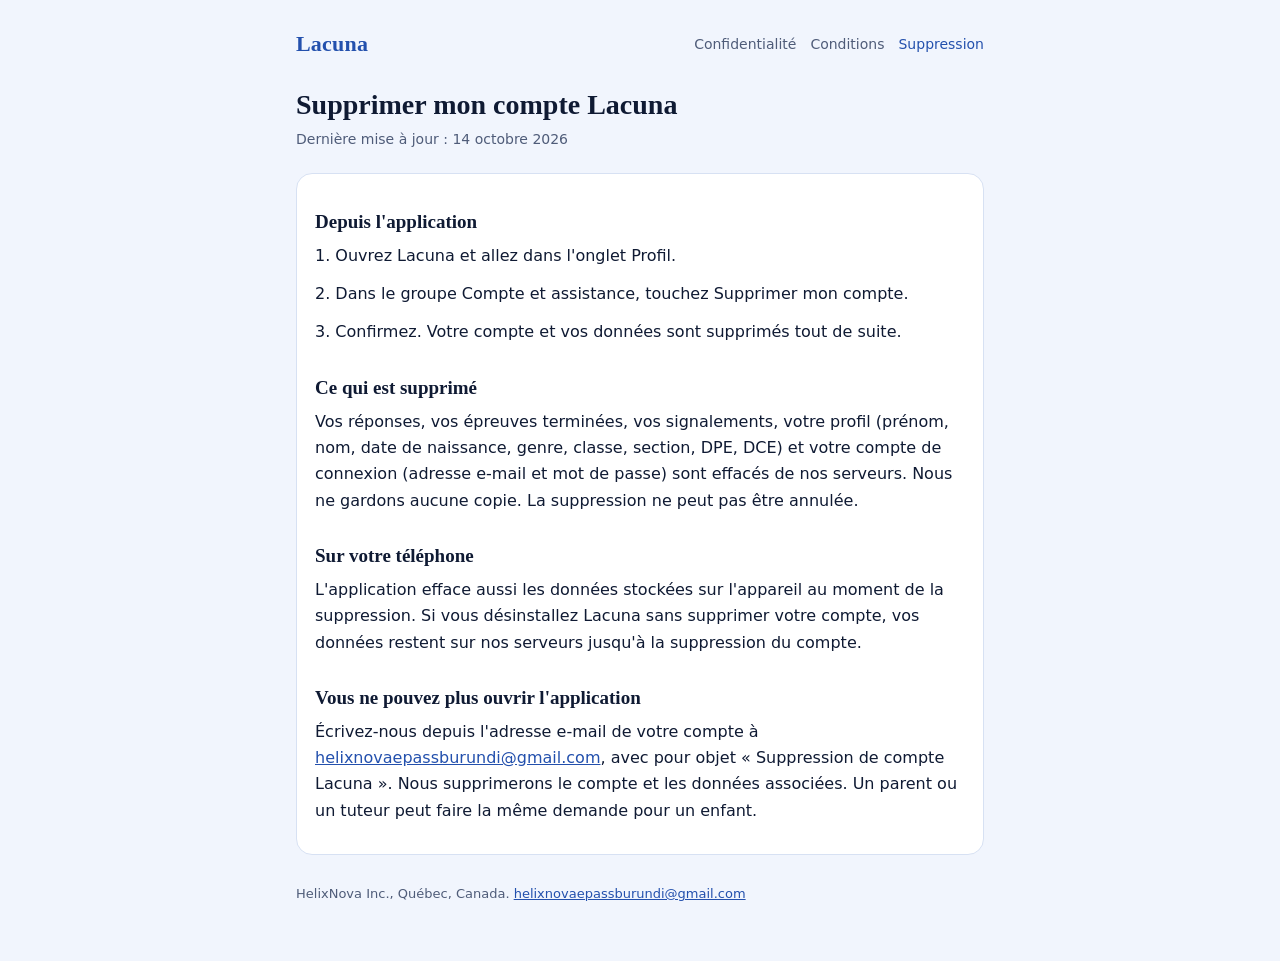
==== delete-account.html @ 1d3e48a1 "Lacuna legal pages" ====
<!doctype html>
<html lang="fr">
<head>
<meta charset="utf-8">
<meta name="viewport" content="width=device-width,initial-scale=1">
<meta name="robots" content="index,follow">
<title>Supprimer mon compte Lacuna - Lacuna</title>
<script>
(function(){
  var d=document.documentElement,q=new URLSearchParams(location.search);
  if(q.get("app")==="1")d.className="app";
  var t=q.get("theme");
  if(t==="dark"||t==="light")d.setAttribute("data-theme",t);
})();
</script>
<link rel="stylesheet" href="style.css">
</head>
<body>
<div class="wrap">
<header class="site"><a class="brand" href="index.html">Lacuna</a><nav><a href="privacy.html">Confidentialité</a><a href="terms.html">Conditions</a><a href="delete-account.html" aria-current="page">Suppression</a></nav></header>
<main>
<h1>Supprimer mon compte Lacuna</h1>
<p class="updated">Dernière mise à jour : 14 octobre 2026</p>
<div class="card"><h2>Depuis l&#x27;application</h2>
<p>1. Ouvrez Lacuna et allez dans l&#x27;onglet Profil.</p>
<p>2. Dans le groupe Compte et assistance, touchez Supprimer mon compte.</p>
<p>3. Confirmez. Votre compte et vos données sont supprimés tout de suite.</p>
<h2>Ce qui est supprimé</h2>
<p>Vos réponses, vos épreuves terminées, vos signalements, votre profil (prénom, nom, date de naissance, genre, classe, section, DPE, DCE) et votre compte de connexion (adresse e-mail et mot de passe) sont effacés de nos serveurs. Nous ne gardons aucune copie. La suppression ne peut pas être annulée.</p>
<h2>Sur votre téléphone</h2>
<p>L&#x27;application efface aussi les données stockées sur l&#x27;appareil au moment de la suppression. Si vous désinstallez Lacuna sans supprimer votre compte, vos données restent sur nos serveurs jusqu&#x27;à la suppression du compte.</p>
<h2>Vous ne pouvez plus ouvrir l&#x27;application</h2>
<p>Écrivez-nous depuis l&#x27;adresse e-mail de votre compte à <a href="mailto:helixnovaepassburundi@gmail.com">helixnovaepassburundi@gmail.com</a>, avec pour objet « Suppression de compte Lacuna ». Nous supprimerons le compte et les données associées. Un parent ou un tuteur peut faire la même demande pour un enfant.</p></div>
</main>
<footer>HelixNova Inc., Québec, Canada. <a href="mailto:helixnovaepassburundi@gmail.com">helixnovaepassburundi@gmail.com</a></footer>
</div>
</body>
</html>
---- style.css ----
:root{--bg:#F1F5FD;--surface:#fff;--ink:#0F1A33;--muted:#4F5C79;--primary:#2350AD;--soft:#DCE7FB;--border:#D7E1F3}
@media (prefers-color-scheme:dark){:root:not([data-theme=light]){--bg:#000;--surface:#0C0C0F;--ink:#F3F5FA;--muted:#A9AEBD;--primary:#5F8FF2;--soft:#0D1B3D;--border:#27272F}}
:root[data-theme=dark]{--bg:#000;--surface:#0C0C0F;--ink:#F3F5FA;--muted:#A9AEBD;--primary:#5F8FF2;--soft:#0D1B3D;--border:#27272F}
*{box-sizing:border-box}
html{-webkit-text-size-adjust:100%;background:var(--bg);color-scheme:light dark}
html[data-theme=light]{color-scheme:light}
html[data-theme=dark]{color-scheme:dark}
body{margin:0;background:var(--bg);color:var(--ink);font:16px/1.65 system-ui,-apple-system,"Segoe UI",Roboto,sans-serif}
.wrap{max-width:720px;margin:0 auto;padding:20px 16px 56px}
header.site{display:flex;flex-wrap:wrap;align-items:center;justify-content:space-between;gap:12px;padding:6px 0 18px}
.brand{font-family:Georgia,"Times New Roman",serif;font-weight:700;font-size:22px;color:var(--primary);text-decoration:none;letter-spacing:.2px}
nav a{color:var(--muted);text-decoration:none;font-size:14px;margin-left:14px}
nav a:hover,nav a[aria-current]{color:var(--primary)}
h1{font-family:Georgia,"Times New Roman",serif;font-size:28px;line-height:1.2;margin:8px 0 6px}
h2{font-family:Georgia,"Times New Roman",serif;font-size:19px;line-height:1.3;margin:30px 0 8px}
.updated{color:var(--muted);font-size:14px;margin:0 0 22px}
p{margin:0 0 12px}
a{color:var(--primary)}
.card{background:var(--surface);border:1px solid var(--border);border-radius:16px;padding:6px 18px 18px}
.steps{padding-left:22px}
.steps li{margin:8px 0}
.note{background:var(--soft);border-radius:12px;padding:12px 14px;margin:18px 0}
footer{color:var(--muted);font-size:13px;margin-top:28px}
html.app header.site,html.app footer{display:none}
html.app .wrap{padding-top:8px}
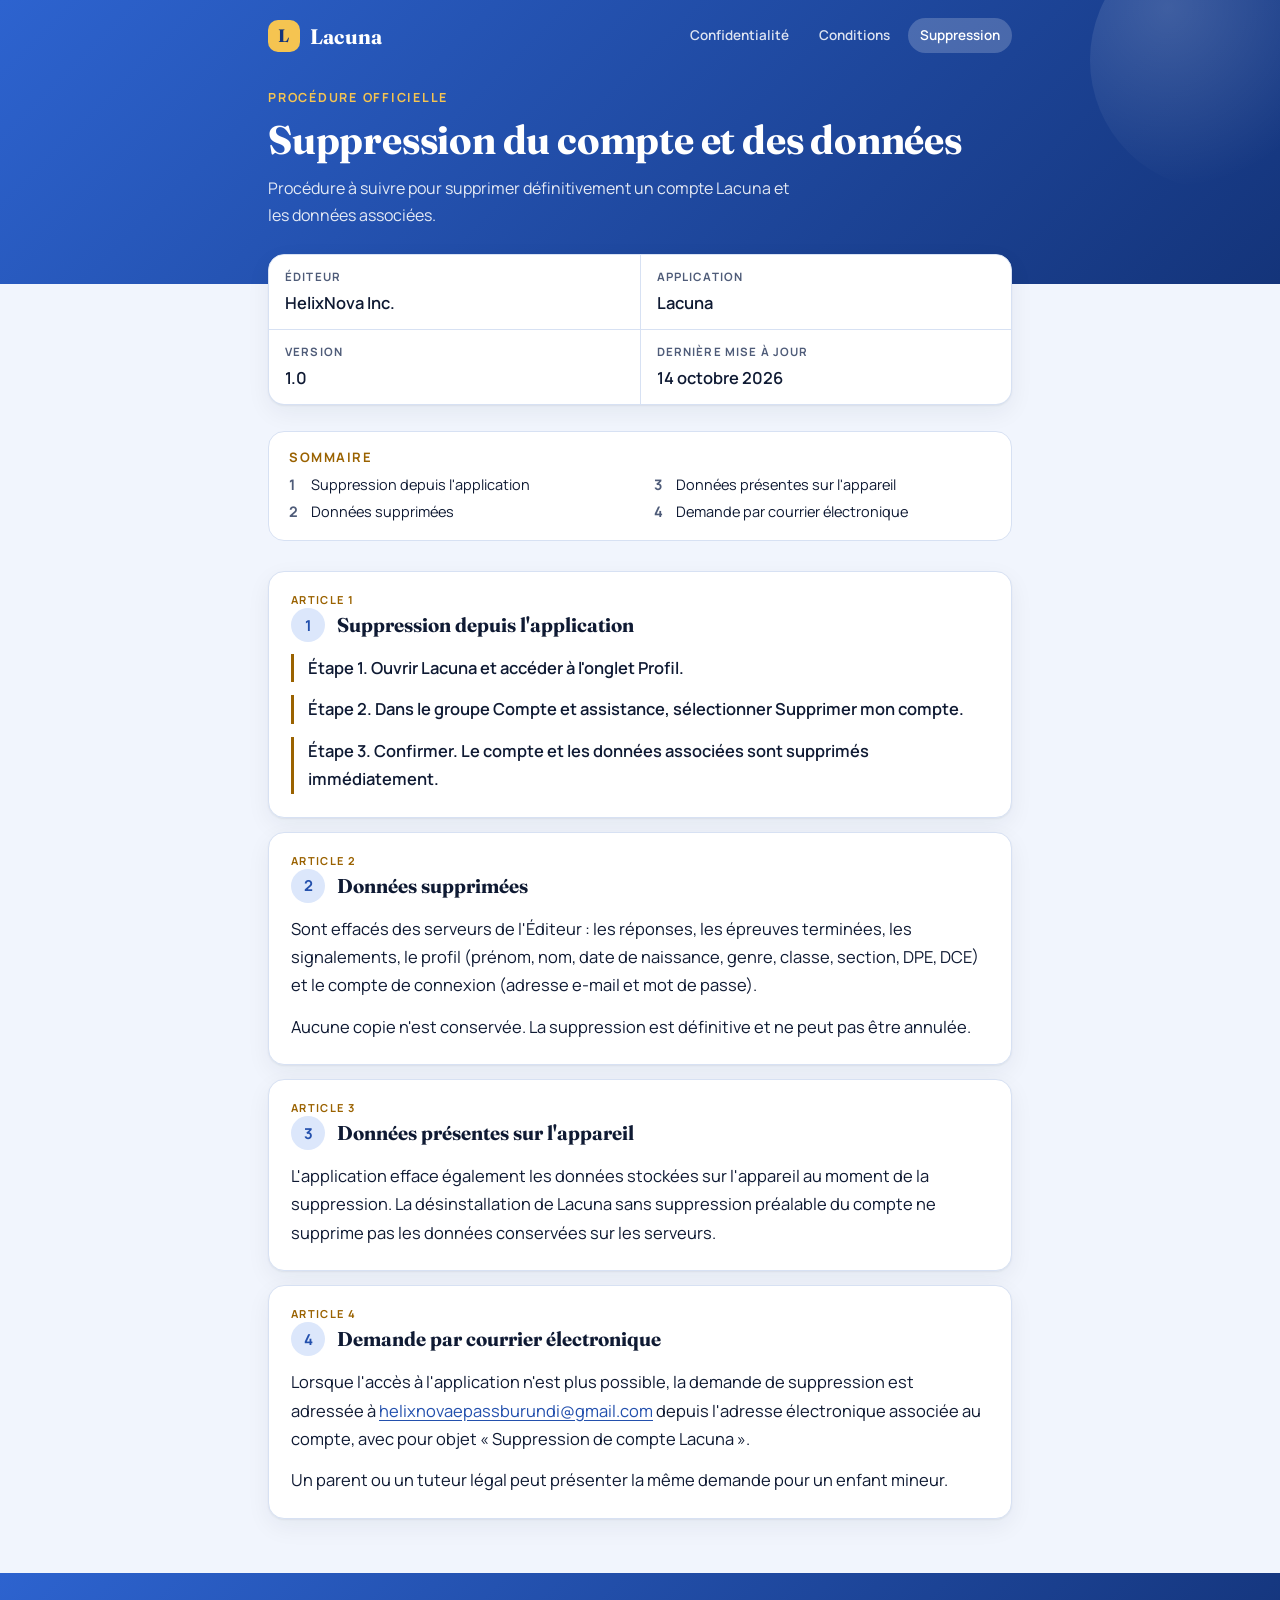
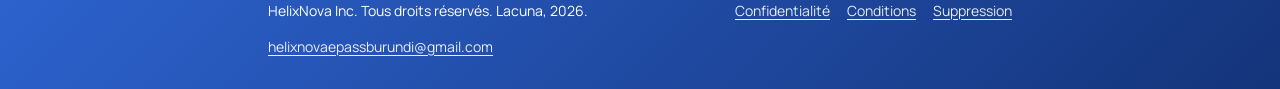
==== commit 92d702cc: "Redesign legal pages" ====
--- a/delete-account.html
+++ b/delete-account.html
@@ -4,7 +4,7 @@
 <meta charset="utf-8">
 <meta name="viewport" content="width=device-width,initial-scale=1">
 <meta name="robots" content="index,follow">
-<title>Supprimer mon compte Lacuna - Lacuna</title>
+<meta name="description" content="Procédure à suivre pour supprimer définitivement un compte Lacuna et les données associées.">
 <script>
 (function(){
   var d=document.documentElement,q=new URLSearchParams(location.search);
@@ -13,26 +13,27 @@
   if(t==="dark"||t==="light")d.setAttribute("data-theme",t);
 })();
 </script>
+<title>Suppression du compte et des données | Lacuna</title>
+<link rel="preload" href="fonts/manrope-400.woff2" as="font" type="font/woff2" crossorigin>
 <link rel="stylesheet" href="style.css">
 </head>
 <body>
-<div class="wrap">
-<header class="site"><a class="brand" href="index.html">Lacuna</a><nav><a href="privacy.html">Confidentialité</a><a href="terms.html">Conditions</a><a href="delete-account.html" aria-current="page">Suppression</a></nav></header>
-<main>
-<h1>Supprimer mon compte Lacuna</h1>
-<p class="updated">Dernière mise à jour : 14 octobre 2026</p>
-<div class="card"><h2>Depuis l&#x27;application</h2>
-<p>1. Ouvrez Lacuna et allez dans l&#x27;onglet Profil.</p>
-<p>2. Dans le groupe Compte et assistance, touchez Supprimer mon compte.</p>
-<p>3. Confirmez. Votre compte et vos données sont supprimés tout de suite.</p>
-<h2>Ce qui est supprimé</h2>
-<p>Vos réponses, vos épreuves terminées, vos signalements, votre profil (prénom, nom, date de naissance, genre, classe, section, DPE, DCE) et votre compte de connexion (adresse e-mail et mot de passe) sont effacés de nos serveurs. Nous ne gardons aucune copie. La suppression ne peut pas être annulée.</p>
-<h2>Sur votre téléphone</h2>
-<p>L&#x27;application efface aussi les données stockées sur l&#x27;appareil au moment de la suppression. Si vous désinstallez Lacuna sans supprimer votre compte, vos données restent sur nos serveurs jusqu&#x27;à la suppression du compte.</p>
-<h2>Vous ne pouvez plus ouvrir l&#x27;application</h2>
-<p>Écrivez-nous depuis l&#x27;adresse e-mail de votre compte à <a href="mailto:helixnovaepassburundi@gmail.com">helixnovaepassburundi@gmail.com</a>, avec pour objet « Suppression de compte Lacuna ». Nous supprimerons le compte et les données associées. Un parent ou un tuteur peut faire la même demande pour un enfant.</p></div>
+<header class="hero"><div class="wrap">
+<div class="topbar"><a class="brand" href="index.html"><span class="mark">L</span>Lacuna</a><nav><a href="privacy.html">Confidentialité</a><a href="terms.html">Conditions</a><a href="delete-account.html" aria-current="page">Suppression</a></nav></div>
+<p class="eyebrow">Procédure officielle</p>
+<h1>Suppression du compte et des données</h1>
+<p class="lead">Procédure à suivre pour supprimer définitivement un compte Lacuna et les données associées.</p>
+</div></header>
+<main class="wrap">
+<dl class="meta"><div><dt>Éditeur</dt><dd>HelixNova Inc.</dd></div><div><dt>Application</dt><dd>Lacuna</dd></div><div><dt>Version</dt><dd>1.0</dd></div><div><dt>Dernière mise à jour</dt><dd>14 octobre 2026</dd></div></dl><nav class="toc" aria-label="Sommaire"><h2>Sommaire</h2><ol><li><a href="#a1">Suppression depuis l&#x27;application</a></li><li><a href="#a2">Données supprimées</a></li><li><a href="#a3">Données présentes sur l&#x27;appareil</a></li><li><a href="#a4">Demande par courrier électronique</a></li></ol></nav><section class="art" id="a1"><span class="lbl">Article 1</span><h2><span class="num">1</span><span>Suppression depuis l&#x27;application</span></h2><p class="step">Étape 1. Ouvrir Lacuna et accéder à l&#x27;onglet Profil.</p><p class="step">Étape 2. Dans le groupe Compte et assistance, sélectionner Supprimer mon compte.</p><p class="step">Étape 3. Confirmer. Le compte et les données associées sont supprimés immédiatement.</p></section>
+<section class="art" id="a2"><span class="lbl">Article 2</span><h2><span class="num">2</span><span>Données supprimées</span></h2><p>Sont effacés des serveurs de l&#x27;Éditeur : les réponses, les épreuves terminées, les signalements, le profil (prénom, nom, date de naissance, genre, classe, section, DPE, DCE) et le compte de connexion (adresse e-mail et mot de passe).</p><p>Aucune copie n&#x27;est conservée. La suppression est définitive et ne peut pas être annulée.</p></section>
+<section class="art" id="a3"><span class="lbl">Article 3</span><h2><span class="num">3</span><span>Données présentes sur l&#x27;appareil</span></h2><p>L&#x27;application efface également les données stockées sur l&#x27;appareil au moment de la suppression. La désinstallation de Lacuna sans suppression préalable du compte ne supprime pas les données conservées sur les serveurs.</p></section>
+<section class="art" id="a4"><span class="lbl">Article 4</span><h2><span class="num">4</span><span>Demande par courrier électronique</span></h2><p>Lorsque l&#x27;accès à l&#x27;application n&#x27;est plus possible, la demande de suppression est adressée à <a href="mailto:helixnovaepassburundi@gmail.com">helixnovaepassburundi@gmail.com</a> depuis l&#x27;adresse électronique associée au compte, avec pour objet « Suppression de compte Lacuna ».</p><p>Un parent ou un tuteur légal peut présenter la même demande pour un enfant mineur.</p></section>
 </main>
-<footer>HelixNova Inc., Québec, Canada. <a href="mailto:helixnovaepassburundi@gmail.com">helixnovaepassburundi@gmail.com</a></footer>
-</div>
+<footer><div class="wrap">
+<p>HelixNova Inc. Tous droits réservés. Lacuna, 2026.</p>
+<p><a href="privacy.html">Confidentialité</a> <a href="terms.html">Conditions</a> <a href="delete-account.html">Suppression</a></p>
+<p><a href="mailto:helixnovaepassburundi@gmail.com">helixnovaepassburundi@gmail.com</a></p>
+</div></footer>
 </body>
 </html>
--- a/style.css
+++ b/style.css
@@ -1,25 +1,87 @@
-:root{--bg:#F1F5FD;--surface:#fff;--ink:#0F1A33;--muted:#4F5C79;--primary:#2350AD;--soft:#DCE7FB;--border:#D7E1F3}
-@media (prefers-color-scheme:dark){:root:not([data-theme=light]){--bg:#000;--surface:#0C0C0F;--ink:#F3F5FA;--muted:#A9AEBD;--primary:#5F8FF2;--soft:#0D1B3D;--border:#27272F}}
-:root[data-theme=dark]{--bg:#000;--surface:#0C0C0F;--ink:#F3F5FA;--muted:#A9AEBD;--primary:#5F8FF2;--soft:#0D1B3D;--border:#27272F}
+@font-face{font-family:"Fraunces";font-weight:600;font-style:normal;font-display:swap;src:url(fonts/fraunces-600.woff2) format("woff2")}
+@font-face{font-family:"Fraunces";font-weight:700;font-style:normal;font-display:swap;src:url(fonts/fraunces-700.woff2) format("woff2")}
+@font-face{font-family:"Manrope";font-weight:400;font-style:normal;font-display:swap;src:url(fonts/manrope-400.woff2) format("woff2")}
+@font-face{font-family:"Manrope";font-weight:600;font-style:normal;font-display:swap;src:url(fonts/manrope-600.woff2) format("woff2")}
+@font-face{font-family:"Manrope";font-weight:700;font-style:normal;font-display:swap;src:url(fonts/manrope-700.woff2) format("woff2")}
+
+:root{
+  --bg:#F1F5FD;--surface:#FFFFFF;--ink:#0F1A33;--muted:#4F5C79;
+  --primary:#2350AD;--soft:#DCE7FB;--border:#D7E1F3;--gold:#9A6200;--goldsoft:#FAEFD3;
+  --g1:#2D63CF;--g2:#14347A;--shadow:0 1px 2px rgba(15,26,51,.06),0 8px 24px rgba(15,26,51,.06);
+}
+@media (prefers-color-scheme:dark){:root:not([data-theme=light]){
+  --bg:#000;--surface:#0C0C0F;--ink:#F3F5FA;--muted:#A9AEBD;
+  --primary:#7FA5F7;--soft:#0D1B3D;--border:#27272F;--gold:#F5C451;--goldsoft:#2A210B;
+  --g1:#1B3F8F;--g2:#0B1E4A;--shadow:none}}
+:root[data-theme=dark]{
+  --bg:#000;--surface:#0C0C0F;--ink:#F3F5FA;--muted:#A9AEBD;
+  --primary:#7FA5F7;--soft:#0D1B3D;--border:#27272F;--gold:#F5C451;--goldsoft:#2A210B;
+  --g1:#1B3F8F;--g2:#0B1E4A;--shadow:none}
+
 *{box-sizing:border-box}
-html{-webkit-text-size-adjust:100%;background:var(--bg);color-scheme:light dark}
+html{-webkit-text-size-adjust:100%;background:var(--bg);color-scheme:light dark;scroll-behavior:smooth}
 html[data-theme=light]{color-scheme:light}
 html[data-theme=dark]{color-scheme:dark}
-body{margin:0;background:var(--bg);color:var(--ink);font:16px/1.65 system-ui,-apple-system,"Segoe UI",Roboto,sans-serif}
-.wrap{max-width:720px;margin:0 auto;padding:20px 16px 56px}
-header.site{display:flex;flex-wrap:wrap;align-items:center;justify-content:space-between;gap:12px;padding:6px 0 18px}
-.brand{font-family:Georgia,"Times New Roman",serif;font-weight:700;font-size:22px;color:var(--primary);text-decoration:none;letter-spacing:.2px}
-nav a{color:var(--muted);text-decoration:none;font-size:14px;margin-left:14px}
-nav a:hover,nav a[aria-current]{color:var(--primary)}
-h1{font-family:Georgia,"Times New Roman",serif;font-size:28px;line-height:1.2;margin:8px 0 6px}
-h2{font-family:Georgia,"Times New Roman",serif;font-size:19px;line-height:1.3;margin:30px 0 8px}
-.updated{color:var(--muted);font-size:14px;margin:0 0 22px}
-p{margin:0 0 12px}
-a{color:var(--primary)}
-.card{background:var(--surface);border:1px solid var(--border);border-radius:16px;padding:6px 18px 18px}
-.steps{padding-left:22px}
-.steps li{margin:8px 0}
-.note{background:var(--soft);border-radius:12px;padding:12px 14px;margin:18px 0}
-footer{color:var(--muted);font-size:13px;margin-top:28px}
-html.app header.site,html.app footer{display:none}
-html.app .wrap{padding-top:8px}
+body{margin:0;background:var(--bg);color:var(--ink);font:400 16.5px/1.72 "Manrope",system-ui,-apple-system,"Segoe UI",Roboto,sans-serif;
+  -webkit-font-smoothing:antialiased}
+.wrap{max-width:780px;margin:0 auto;padding:0 18px}
+a{color:var(--primary);text-underline-offset:3px}
+
+/* hero */
+.hero{background:linear-gradient(135deg,var(--g1),var(--g2));color:#fff;padding:18px 0 54px;position:relative;overflow:hidden}
+.hero:after{content:"";position:absolute;right:-70px;top:-70px;width:260px;height:260px;border-radius:50%;
+  background:radial-gradient(circle at 30% 30%,rgba(255,255,255,.16),rgba(255,255,255,0) 70%)}
+.topbar{display:flex;align-items:center;justify-content:space-between;flex-wrap:wrap;gap:10px;position:relative;z-index:1}
+.brand{display:inline-flex;align-items:center;gap:10px;color:#fff;text-decoration:none;font:700 21px "Fraunces",Georgia,serif;letter-spacing:.2px}
+.mark{display:inline-grid;place-items:center;width:32px;height:32px;border-radius:10px;background:#F5C451;color:#14347A;font:700 18px "Fraunces",Georgia,serif}
+.topbar nav{display:flex;gap:6px;flex-wrap:wrap}
+.topbar nav a{color:#fff;opacity:.85;text-decoration:none;font-weight:600;font-size:13.5px;padding:6px 12px;border-radius:999px}
+.topbar nav a:hover{opacity:1;background:rgba(255,255,255,.14)}
+.topbar nav a[aria-current]{opacity:1;background:rgba(255,255,255,.2)}
+.eyebrow{margin:34px 0 8px;font-weight:700;font-size:12.5px;letter-spacing:.14em;text-transform:uppercase;color:#F5C451;position:relative;z-index:1}
+.hero h1{margin:0;font:700 clamp(28px,6.4vw,40px)/1.15 "Fraunces",Georgia,serif;letter-spacing:-.2px;position:relative;z-index:1}
+.lead{margin:12px 0 0;max-width:34em;font-size:16px;opacity:.88;position:relative;z-index:1}
+
+/* document sheet */
+main.wrap{position:relative;margin-top:-30px;padding-bottom:40px}
+.meta{display:grid;grid-template-columns:repeat(2,1fr);gap:1px;margin:0 0 26px;background:var(--border);border:1px solid var(--border);border-radius:16px;overflow:hidden;box-shadow:var(--shadow)}
+.meta div{background:var(--surface);padding:12px 16px}
+.meta dt{font-size:11.5px;font-weight:700;letter-spacing:.1em;text-transform:uppercase;color:var(--muted)}
+.meta dd{margin:2px 0 0;font-weight:600;word-break:break-word}
+@media (max-width:340px){.meta{grid-template-columns:1fr}}
+
+.toc{background:var(--surface);border:1px solid var(--border);border-radius:16px;padding:16px 20px 12px;margin-bottom:30px}
+.toc h2{margin:0 0 8px;font:700 13px "Manrope",sans-serif;letter-spacing:.12em;text-transform:uppercase;color:var(--gold)}
+.toc ol{margin:0;padding:0;list-style:none;columns:2;column-gap:28px;counter-reset:t}
+@media (max-width:620px){.toc ol{columns:1}}
+.toc li{counter-increment:t;break-inside:avoid;margin:0 0 6px;font-size:14.5px;line-height:1.45}
+.toc li:before{content:counter(t);display:inline-block;min-width:22px;color:var(--muted);font-weight:700}
+.toc a{text-decoration:none;color:var(--ink)}
+.toc a:hover{color:var(--primary);text-decoration:underline}
+
+.art{background:var(--surface);border:1px solid var(--border);border-radius:16px;padding:20px 22px 10px;margin:0 0 14px;box-shadow:var(--shadow);scroll-margin-top:14px}
+.art h2{display:flex;align-items:center;gap:12px;margin:0 0 12px;font:700 20px/1.3 "Fraunces",Georgia,serif;color:var(--ink)}
+.num{flex:none;display:inline-grid;place-items:center;width:34px;height:34px;border-radius:50%;background:var(--soft);color:var(--primary);font:700 15px "Manrope",sans-serif}
+.lbl{display:block;font:700 11px "Manrope",sans-serif;letter-spacing:.12em;text-transform:uppercase;color:var(--gold);margin:0 0 1px}
+.art p{margin:0 0 13px}
+.step{border-left:3px solid var(--gold);padding-left:14px;font-weight:600}
+
+/* cards on the index page */
+.cards{display:grid;gap:14px;grid-template-columns:1fr}
+.card{display:block;text-decoration:none;color:var(--ink);background:var(--surface);border:1px solid var(--border);border-radius:16px;padding:18px 20px;box-shadow:var(--shadow)}
+.card:hover{border-color:var(--primary)}
+.card b{display:block;font:700 19px "Fraunces",Georgia,serif;margin-bottom:4px}
+.card span{color:var(--muted);font-size:15px}
+.card em{display:block;margin-top:10px;font-style:normal;font-weight:700;font-size:14px;color:var(--primary)}
+
+footer{background:linear-gradient(135deg,var(--g1),var(--g2));color:#fff;padding:26px 0 30px;font-size:14px}
+footer .wrap{display:flex;flex-wrap:wrap;gap:12px 28px;justify-content:space-between}
+footer a{color:#fff;opacity:.9;margin-right:14px}
+footer p a:last-child{margin-right:0}
+footer p{margin:0}
+
+/* inside the app: the app already shows its own header */
+html.app .hero,html.app footer{display:none}
+html.app main.wrap{margin-top:0;padding-top:16px}
+
+@media print{.hero,footer,.toc{display:none}.art{box-shadow:none;break-inside:avoid}body{background:#fff;color:#000}}
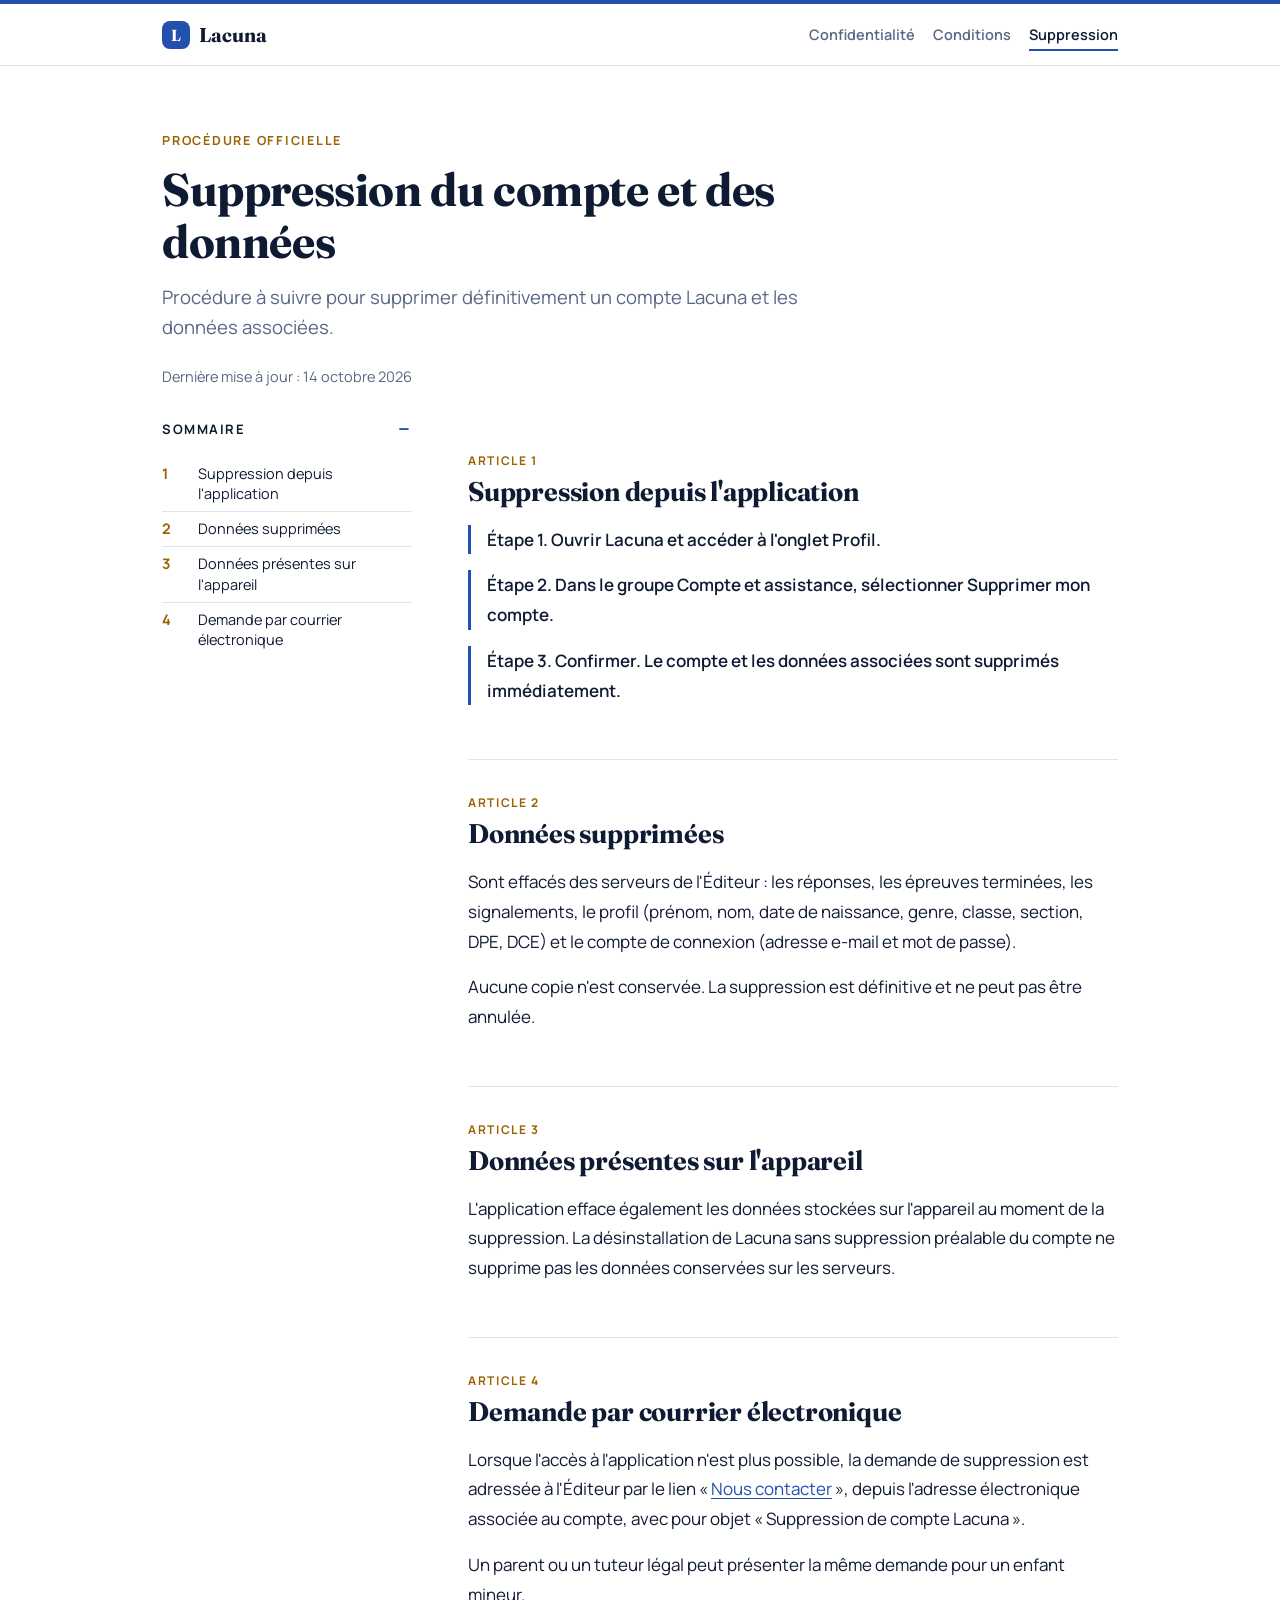
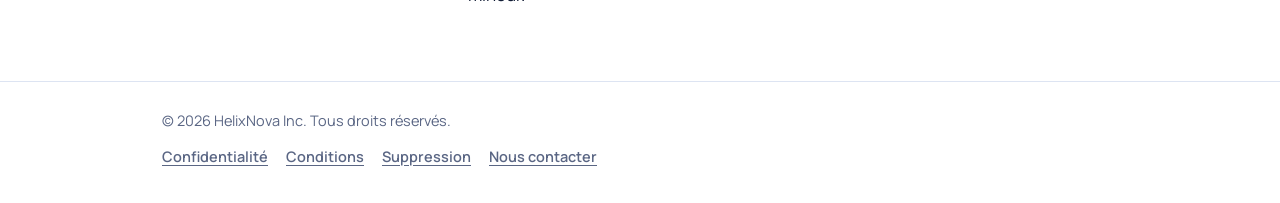
==== commit 133ec532: "Redesign legal pages" ====
--- a/delete-account.html
+++ b/delete-account.html
@@ -18,22 +18,32 @@
 <link rel="stylesheet" href="style.css">
 </head>
 <body>
-<header class="hero"><div class="wrap">
-<div class="topbar"><a class="brand" href="index.html"><span class="mark">L</span>Lacuna</a><nav><a href="privacy.html">Confidentialité</a><a href="terms.html">Conditions</a><a href="delete-account.html" aria-current="page">Suppression</a></nav></div>
+<header class="top"><div class="wrap">
+<a class="brand" href="index.html"><span class="mark">L</span>Lacuna</a><nav><a href="privacy.html">Confidentialité</a><a href="terms.html">Conditions</a><a href="delete-account.html" aria-current="page">Suppression</a></nav>
+</div></header>
+<main class="wrap"><div class="page">
+<div class="title">
 <p class="eyebrow">Procédure officielle</p>
 <h1>Suppression du compte et des données</h1>
 <p class="lead">Procédure à suivre pour supprimer définitivement un compte Lacuna et les données associées.</p>
-</div></header>
-<main class="wrap">
-<dl class="meta"><div><dt>Éditeur</dt><dd>HelixNova Inc.</dd></div><div><dt>Application</dt><dd>Lacuna</dd></div><div><dt>Version</dt><dd>1.0</dd></div><div><dt>Dernière mise à jour</dt><dd>14 octobre 2026</dd></div></dl><nav class="toc" aria-label="Sommaire"><h2>Sommaire</h2><ol><li><a href="#a1">Suppression depuis l&#x27;application</a></li><li><a href="#a2">Données supprimées</a></li><li><a href="#a3">Données présentes sur l&#x27;appareil</a></li><li><a href="#a4">Demande par courrier électronique</a></li></ol></nav><section class="art" id="a1"><span class="lbl">Article 1</span><h2><span class="num">1</span><span>Suppression depuis l&#x27;application</span></h2><p class="step">Étape 1. Ouvrir Lacuna et accéder à l&#x27;onglet Profil.</p><p class="step">Étape 2. Dans le groupe Compte et assistance, sélectionner Supprimer mon compte.</p><p class="step">Étape 3. Confirmer. Le compte et les données associées sont supprimés immédiatement.</p></section>
-<section class="art" id="a2"><span class="lbl">Article 2</span><h2><span class="num">2</span><span>Données supprimées</span></h2><p>Sont effacés des serveurs de l&#x27;Éditeur : les réponses, les épreuves terminées, les signalements, le profil (prénom, nom, date de naissance, genre, classe, section, DPE, DCE) et le compte de connexion (adresse e-mail et mot de passe).</p><p>Aucune copie n&#x27;est conservée. La suppression est définitive et ne peut pas être annulée.</p></section>
-<section class="art" id="a3"><span class="lbl">Article 3</span><h2><span class="num">3</span><span>Données présentes sur l&#x27;appareil</span></h2><p>L&#x27;application efface également les données stockées sur l&#x27;appareil au moment de la suppression. La désinstallation de Lacuna sans suppression préalable du compte ne supprime pas les données conservées sur les serveurs.</p></section>
-<section class="art" id="a4"><span class="lbl">Article 4</span><h2><span class="num">4</span><span>Demande par courrier électronique</span></h2><p>Lorsque l&#x27;accès à l&#x27;application n&#x27;est plus possible, la demande de suppression est adressée à <a href="mailto:helixnovaepassburundi@gmail.com">helixnovaepassburundi@gmail.com</a> depuis l&#x27;adresse électronique associée au compte, avec pour objet « Suppression de compte Lacuna ».</p><p>Un parent ou un tuteur légal peut présenter la même demande pour un enfant mineur.</p></section>
-</main>
+<p class="updated">Dernière mise à jour : 14 octobre 2026</p>
+</div>
+<details class="toc"><summary>Sommaire</summary><ol><li><a href="#a1">Suppression depuis l&#x27;application</a></li><li><a href="#a2">Données supprimées</a></li><li><a href="#a3">Données présentes sur l&#x27;appareil</a></li><li><a href="#a4">Demande par courrier électronique</a></li></ol></details><article><section id="a1"><h2><span class="n">Article 1</span>Suppression depuis l&#x27;application</h2><p class="step">Étape 1. Ouvrir Lacuna et accéder à l&#x27;onglet Profil.</p><p class="step">Étape 2. Dans le groupe Compte et assistance, sélectionner Supprimer mon compte.</p><p class="step">Étape 3. Confirmer. Le compte et les données associées sont supprimés immédiatement.</p></section>
+<section id="a2"><h2><span class="n">Article 2</span>Données supprimées</h2><p>Sont effacés des serveurs de l&#x27;Éditeur : les réponses, les épreuves terminées, les signalements, le profil (prénom, nom, date de naissance, genre, classe, section, DPE, DCE) et le compte de connexion (adresse e-mail et mot de passe).</p><p>Aucune copie n&#x27;est conservée. La suppression est définitive et ne peut pas être annulée.</p></section>
+<section id="a3"><h2><span class="n">Article 3</span>Données présentes sur l&#x27;appareil</h2><p>L&#x27;application efface également les données stockées sur l&#x27;appareil au moment de la suppression. La désinstallation de Lacuna sans suppression préalable du compte ne supprime pas les données conservées sur les serveurs.</p></section>
+<section id="a4"><h2><span class="n">Article 4</span>Demande par courrier électronique</h2><p>Lorsque l&#x27;accès à l&#x27;application n&#x27;est plus possible, la demande de suppression est adressée à l&#x27;Éditeur par le lien « <a href="mailto:helixnovaepassburundi@gmail.com?subject=Lacuna">Nous contacter</a> », depuis l&#x27;adresse électronique associée au compte, avec pour objet « Suppression de compte Lacuna ».</p><p>Un parent ou un tuteur légal peut présenter la même demande pour un enfant mineur.</p></section></article>
+</div></main>
 <footer><div class="wrap">
-<p>HelixNova Inc. Tous droits réservés. Lacuna, 2026.</p>
-<p><a href="privacy.html">Confidentialité</a> <a href="terms.html">Conditions</a> <a href="delete-account.html">Suppression</a></p>
-<p><a href="mailto:helixnovaepassburundi@gmail.com">helixnovaepassburundi@gmail.com</a></p>
+<p>&copy; <span id="year">2026</span> HelixNova Inc. Tous droits réservés.</p>
+<nav><a href="privacy.html">Confidentialité</a><a href="terms.html">Conditions</a><a href="delete-account.html">Suppression</a><a href="mailto:helixnovaepassburundi@gmail.com?subject=Lacuna">Nous contacter</a></nav>
 </div></footer>
+<script>
+(function(){
+  var y=document.getElementById("year");
+  if(y)y.textContent=new Date().getFullYear();
+  var t=document.querySelector("details.toc");
+  if(t&&window.matchMedia&&window.matchMedia("(min-width:1040px)").matches)t.open=true;
+})();
+</script>
 </body>
 </html>
--- a/style.css
+++ b/style.css
@@ -5,83 +5,97 @@
 @font-face{font-family:"Manrope";font-weight:700;font-style:normal;font-display:swap;src:url(fonts/manrope-700.woff2) format("woff2")}
 
 :root{
-  --bg:#F1F5FD;--surface:#FFFFFF;--ink:#0F1A33;--muted:#4F5C79;
-  --primary:#2350AD;--soft:#DCE7FB;--border:#D7E1F3;--gold:#9A6200;--goldsoft:#FAEFD3;
-  --g1:#2D63CF;--g2:#14347A;--shadow:0 1px 2px rgba(15,26,51,.06),0 8px 24px rgba(15,26,51,.06);
+  --bg:#FFFFFF;--ink:#0F1A33;--muted:#5A6684;--primary:#2350AD;--rule:#DDE4F2;--gold:#9A6200;--tint:#F1F5FD;
 }
 @media (prefers-color-scheme:dark){:root:not([data-theme=light]){
-  --bg:#000;--surface:#0C0C0F;--ink:#F3F5FA;--muted:#A9AEBD;
-  --primary:#7FA5F7;--soft:#0D1B3D;--border:#27272F;--gold:#F5C451;--goldsoft:#2A210B;
-  --g1:#1B3F8F;--g2:#0B1E4A;--shadow:none}}
-:root[data-theme=dark]{
-  --bg:#000;--surface:#0C0C0F;--ink:#F3F5FA;--muted:#A9AEBD;
-  --primary:#7FA5F7;--soft:#0D1B3D;--border:#27272F;--gold:#F5C451;--goldsoft:#2A210B;
-  --g1:#1B3F8F;--g2:#0B1E4A;--shadow:none}
+  --bg:#000;--ink:#F3F5FA;--muted:#A9AEBD;--primary:#7FA5F7;--rule:#27272F;--gold:#F5C451;--tint:#0C0C0F}}
+:root[data-theme=dark]{--bg:#000;--ink:#F3F5FA;--muted:#A9AEBD;--primary:#7FA5F7;--rule:#27272F;--gold:#F5C451;--tint:#0C0C0F}
 
 *{box-sizing:border-box}
 html{-webkit-text-size-adjust:100%;background:var(--bg);color-scheme:light dark;scroll-behavior:smooth}
 html[data-theme=light]{color-scheme:light}
 html[data-theme=dark]{color-scheme:dark}
-body{margin:0;background:var(--bg);color:var(--ink);font:400 16.5px/1.72 "Manrope",system-ui,-apple-system,"Segoe UI",Roboto,sans-serif;
-  -webkit-font-smoothing:antialiased}
-.wrap{max-width:780px;margin:0 auto;padding:0 18px}
-a{color:var(--primary);text-underline-offset:3px}
+body{margin:0;background:var(--bg);color:var(--ink);font:400 17px/1.75 "Manrope",system-ui,-apple-system,"Segoe UI",Roboto,sans-serif;
+  -webkit-font-smoothing:antialiased;overflow-wrap:break-word}
+a{color:var(--primary);text-underline-offset:3px;text-decoration-thickness:1px}
+.wrap{max-width:720px;margin:0 auto;padding:0 22px}
 
-/* hero */
-.hero{background:linear-gradient(135deg,var(--g1),var(--g2));color:#fff;padding:18px 0 54px;position:relative;overflow:hidden}
-.hero:after{content:"";position:absolute;right:-70px;top:-70px;width:260px;height:260px;border-radius:50%;
-  background:radial-gradient(circle at 30% 30%,rgba(255,255,255,.16),rgba(255,255,255,0) 70%)}
-.topbar{display:flex;align-items:center;justify-content:space-between;flex-wrap:wrap;gap:10px;position:relative;z-index:1}
-.brand{display:inline-flex;align-items:center;gap:10px;color:#fff;text-decoration:none;font:700 21px "Fraunces",Georgia,serif;letter-spacing:.2px}
-.mark{display:inline-grid;place-items:center;width:32px;height:32px;border-radius:10px;background:#F5C451;color:#14347A;font:700 18px "Fraunces",Georgia,serif}
-.topbar nav{display:flex;gap:6px;flex-wrap:wrap}
-.topbar nav a{color:#fff;opacity:.85;text-decoration:none;font-weight:600;font-size:13.5px;padding:6px 12px;border-radius:999px}
-.topbar nav a:hover{opacity:1;background:rgba(255,255,255,.14)}
-.topbar nav a[aria-current]{opacity:1;background:rgba(255,255,255,.2)}
-.eyebrow{margin:34px 0 8px;font-weight:700;font-size:12.5px;letter-spacing:.14em;text-transform:uppercase;color:#F5C451;position:relative;z-index:1}
-.hero h1{margin:0;font:700 clamp(28px,6.4vw,40px)/1.15 "Fraunces",Georgia,serif;letter-spacing:-.2px;position:relative;z-index:1}
-.lead{margin:12px 0 0;max-width:34em;font-size:16px;opacity:.88;position:relative;z-index:1}
+/* top bar */
+.top{border-top:4px solid var(--primary);border-bottom:1px solid var(--rule)}
+.top .wrap{display:flex;align-items:center;justify-content:space-between;gap:8px 16px;flex-wrap:wrap;padding-top:14px;padding-bottom:14px}
+.brand{display:inline-flex;align-items:center;gap:9px;color:var(--ink);text-decoration:none;font:700 20px "Fraunces",Georgia,serif}
+.mark{display:inline-grid;place-items:center;width:28px;height:28px;border-radius:8px;background:var(--primary);color:#fff;font:700 16px "Fraunces",Georgia,serif}
+.top nav{display:flex;flex-wrap:wrap;gap:2px 18px}
+.top nav a{color:var(--muted);text-decoration:none;font-weight:600;font-size:14.5px;padding:4px 0}
+.top nav a:hover{color:var(--ink)}
+.top nav a[aria-current]{color:var(--ink);box-shadow:inset 0 -2px 0 var(--primary)}
 
-/* document sheet */
-main.wrap{position:relative;margin-top:-30px;padding-bottom:40px}
-.meta{display:grid;grid-template-columns:repeat(2,1fr);gap:1px;margin:0 0 26px;background:var(--border);border:1px solid var(--border);border-radius:16px;overflow:hidden;box-shadow:var(--shadow)}
-.meta div{background:var(--surface);padding:12px 16px}
-.meta dt{font-size:11.5px;font-weight:700;letter-spacing:.1em;text-transform:uppercase;color:var(--muted)}
-.meta dd{margin:2px 0 0;font-weight:600;word-break:break-word}
-@media (max-width:340px){.meta{grid-template-columns:1fr}}
+/* title */
+.title{padding:44px 0 8px}
+.eyebrow{margin:0 0 12px;font-weight:700;font-size:12.5px;letter-spacing:.14em;text-transform:uppercase;color:var(--gold)}
+h1{margin:0;font:700 clamp(31px,8.4vw,46px)/1.12 "Fraunces",Georgia,serif;letter-spacing:-.4px}
+.lead{margin:16px 0 0;font-size:18.5px;line-height:1.6;color:var(--muted)}
+.updated{margin:22px 0 0;font-size:14.5px;color:var(--muted)}
 
-.toc{background:var(--surface);border:1px solid var(--border);border-radius:16px;padding:16px 20px 12px;margin-bottom:30px}
-.toc h2{margin:0 0 8px;font:700 13px "Manrope",sans-serif;letter-spacing:.12em;text-transform:uppercase;color:var(--gold)}
-.toc ol{margin:0;padding:0;list-style:none;columns:2;column-gap:28px;counter-reset:t}
-@media (max-width:620px){.toc ol{columns:1}}
-.toc li{counter-increment:t;break-inside:avoid;margin:0 0 6px;font-size:14.5px;line-height:1.45}
-.toc li:before{content:counter(t);display:inline-block;min-width:22px;color:var(--muted);font-weight:700}
-.toc a{text-decoration:none;color:var(--ink)}
-.toc a:hover{color:var(--primary);text-decoration:underline}
+/* contents */
+.toc{margin:30px 0 8px;border-top:1px solid var(--rule);border-bottom:1px solid var(--rule)}
+.toc summary{cursor:pointer;list-style:none;padding:16px 0;font-weight:700;font-size:13px;letter-spacing:.12em;text-transform:uppercase;color:var(--ink);display:flex;justify-content:space-between;align-items:center}
+.toc summary::-webkit-details-marker{display:none}
+.toc summary:after{content:"+";font:600 22px/1 "Manrope",sans-serif;color:var(--primary)}
+.toc[open] summary:after{content:"\2212"}
+.toc ol{margin:0;padding:0 0 18px;list-style:none;counter-reset:t}
+.toc li{counter-increment:t;margin:0;border-top:1px solid var(--rule)}
+.toc li:first-child{border-top:0}
+.toc li a{display:flex;gap:14px;padding:10px 0;color:var(--ink);text-decoration:none;font-size:15.5px;line-height:1.4}
+.toc li a:before{content:counter(t);flex:none;min-width:22px;color:var(--gold);font-weight:700}
+.toc li a:hover{color:var(--primary)}
 
-.art{background:var(--surface);border:1px solid var(--border);border-radius:16px;padding:20px 22px 10px;margin:0 0 14px;box-shadow:var(--shadow);scroll-margin-top:14px}
-.art h2{display:flex;align-items:center;gap:12px;margin:0 0 12px;font:700 20px/1.3 "Fraunces",Georgia,serif;color:var(--ink)}
-.num{flex:none;display:inline-grid;place-items:center;width:34px;height:34px;border-radius:50%;background:var(--soft);color:var(--primary);font:700 15px "Manrope",sans-serif}
-.lbl{display:block;font:700 11px "Manrope",sans-serif;letter-spacing:.12em;text-transform:uppercase;color:var(--gold);margin:0 0 1px}
-.art p{margin:0 0 13px}
-.step{border-left:3px solid var(--gold);padding-left:14px;font-weight:600}
+/* text */
+article{padding-bottom:28px}
+section{padding:34px 0 4px;border-top:1px solid var(--rule);margin-top:34px;scroll-margin-top:12px}
+article section:first-of-type{border-top:0;margin-top:20px}
+section h2{margin:0 0 16px;font:700 clamp(22px,5.6vw,27px)/1.25 "Fraunces",Georgia,serif;letter-spacing:-.2px}
+section h2 .n{display:block;margin-bottom:6px;font:700 12px "Manrope",sans-serif;letter-spacing:.14em;text-transform:uppercase;color:var(--gold)}
+section p{margin:0 0 16px}
+.step{border-left:3px solid var(--primary);padding-left:16px;font-weight:600}
+.contact-btn{display:inline-block;margin:2px 0 14px;padding:12px 22px;border-radius:999px;background:var(--primary);color:#fff;text-decoration:none;font-weight:700;font-size:15.5px}
+:root[data-theme=dark] .contact-btn{color:#000}
+@media (prefers-color-scheme:dark){:root:not([data-theme=light]) .contact-btn{color:#000}}
 
-/* cards on the index page */
-.cards{display:grid;gap:14px;grid-template-columns:1fr}
-.card{display:block;text-decoration:none;color:var(--ink);background:var(--surface);border:1px solid var(--border);border-radius:16px;padding:18px 20px;box-shadow:var(--shadow)}
-.card:hover{border-color:var(--primary)}
-.card b{display:block;font:700 19px "Fraunces",Georgia,serif;margin-bottom:4px}
-.card span{color:var(--muted);font-size:15px}
-.card em{display:block;margin-top:10px;font-style:normal;font-weight:700;font-size:14px;color:var(--primary)}
+/* index list */
+.docs{grid-column:1/-1;max-width:680px;margin:30px 0 40px;border-top:1px solid var(--rule)}
+.docs a{display:block;padding:24px 0;border-bottom:1px solid var(--rule);text-decoration:none;color:var(--ink)}
+.docs b{display:block;font:700 22px/1.25 "Fraunces",Georgia,serif;margin-bottom:6px}
+.docs span{display:block;color:var(--muted);font-size:16px;line-height:1.6}
+.docs em{display:inline-block;margin-top:10px;font-style:normal;font-weight:700;font-size:15px;color:var(--primary);text-decoration:underline;text-underline-offset:3px}
 
-footer{background:linear-gradient(135deg,var(--g1),var(--g2));color:#fff;padding:26px 0 30px;font-size:14px}
-footer .wrap{display:flex;flex-wrap:wrap;gap:12px 28px;justify-content:space-between}
-footer a{color:#fff;opacity:.9;margin-right:14px}
-footer p a:last-child{margin-right:0}
+footer{margin-top:24px;border-top:1px solid var(--rule);padding:26px 0 34px;font-size:14.5px;color:var(--muted)}
+footer .wrap{display:flex;flex-direction:column;gap:10px}
 footer p{margin:0}
+footer nav{display:flex;flex-wrap:wrap;gap:6px 18px}
+footer a{color:var(--muted);font-weight:600}
+footer a:hover{color:var(--primary)}
+
+/* desktop: contents as a sticky sidebar */
+@media (min-width:1040px){
+  .wrap{max-width:1000px}
+  .title{padding-top:64px}
+  .page{display:grid;grid-template-columns:250px minmax(0,680px);gap:0 56px;align-items:start}
+  .toc{position:sticky;top:20px;margin-top:20px;border:0}
+  .toc summary{cursor:default;pointer-events:none;padding-top:0}
+  .toc summary:after{content:none}
+  .toc li a{font-size:14.5px;padding:7px 0}
+  .title,.lead{max-width:680px}
+}
+@media (min-width:1040px){.title{grid-column:1/-1}}
+
+/* narrow phones */
+@media (max-width:380px){body{font-size:16.5px}.wrap{padding:0 18px}.top nav{gap:2px 14px}}
 
 /* inside the app: the app already shows its own header */
-html.app .hero,html.app footer{display:none}
-html.app main.wrap{margin-top:0;padding-top:16px}
+html.app .top,html.app footer,html.app .eyebrow,html.app h1,html.app .lead{display:none}
+html.app .title{padding:20px 0 0}
+html.app .updated{margin:0}
+html.app .toc{margin-top:18px}
 
-@media print{.hero,footer,.toc{display:none}.art{box-shadow:none;break-inside:avoid}body{background:#fff;color:#000}}
+@media print{.top,footer,.toc{display:none}body{background:#fff;color:#000}section{break-inside:avoid}}
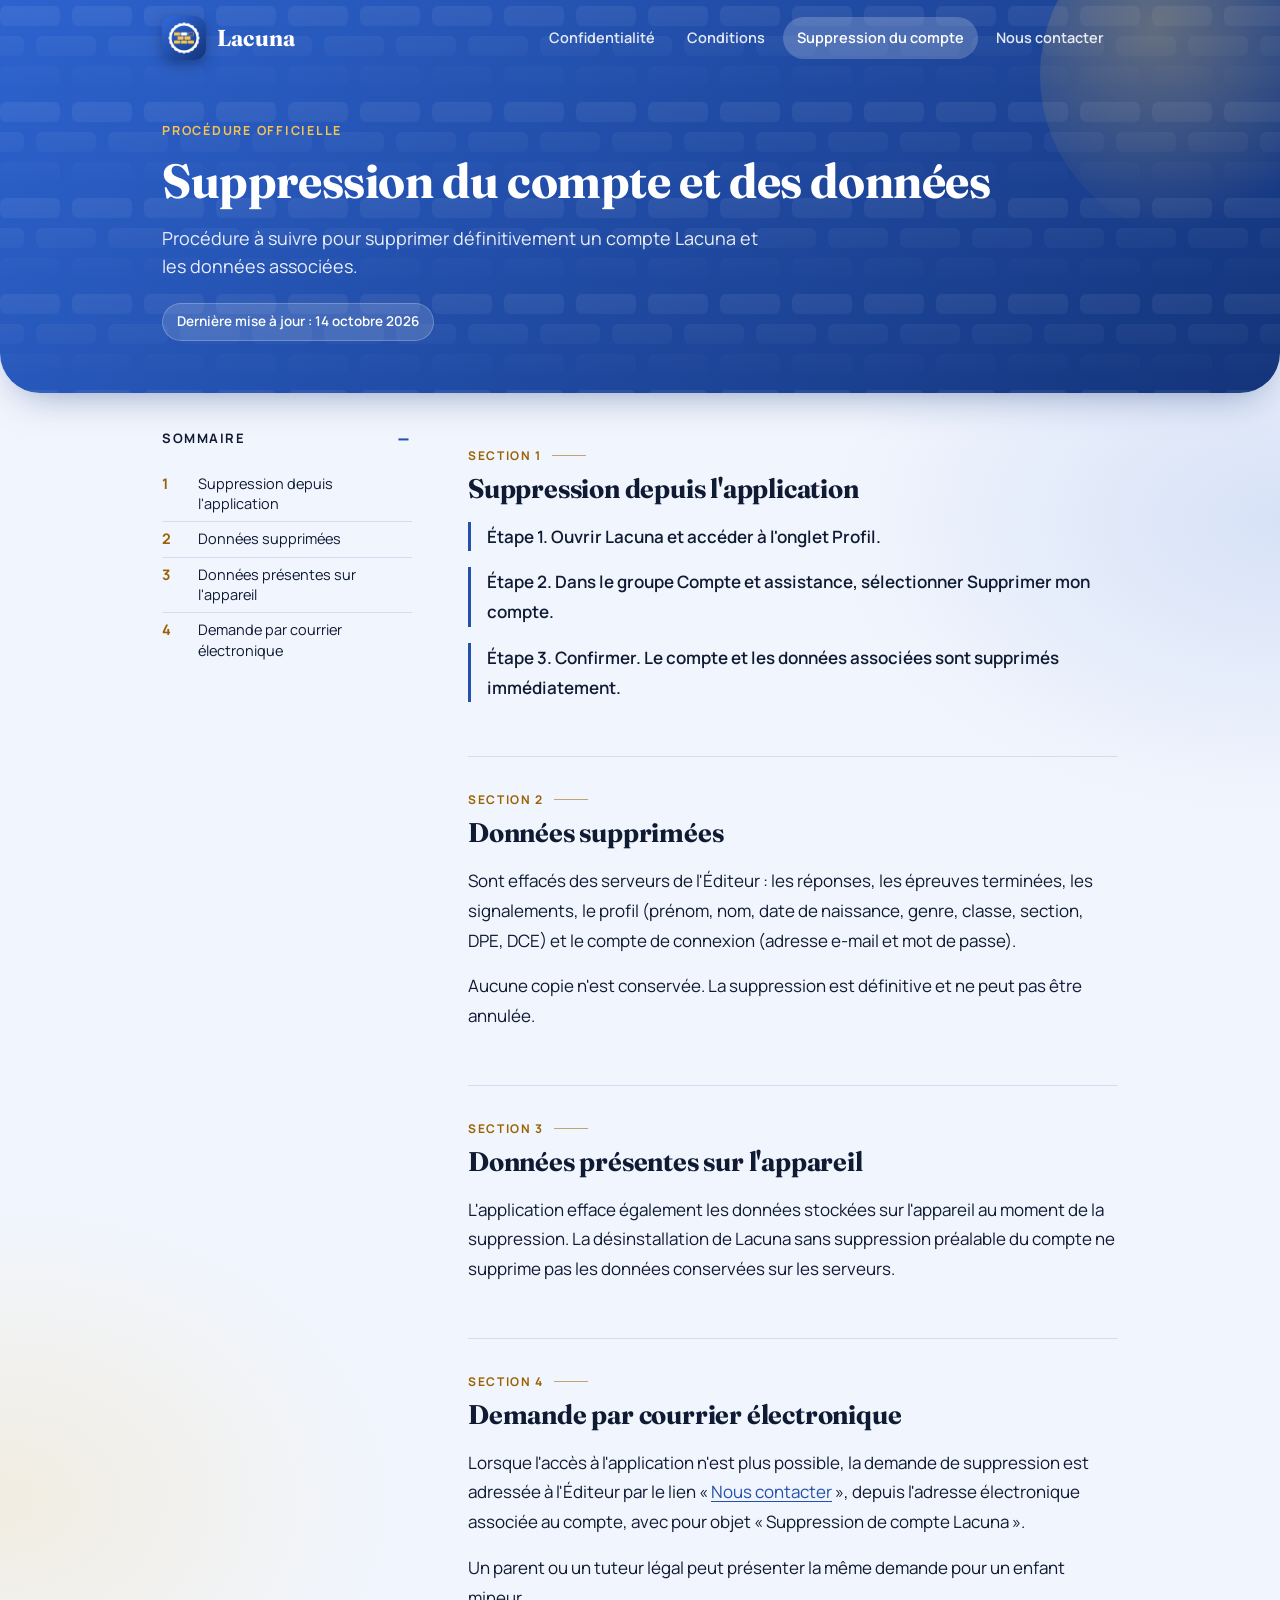
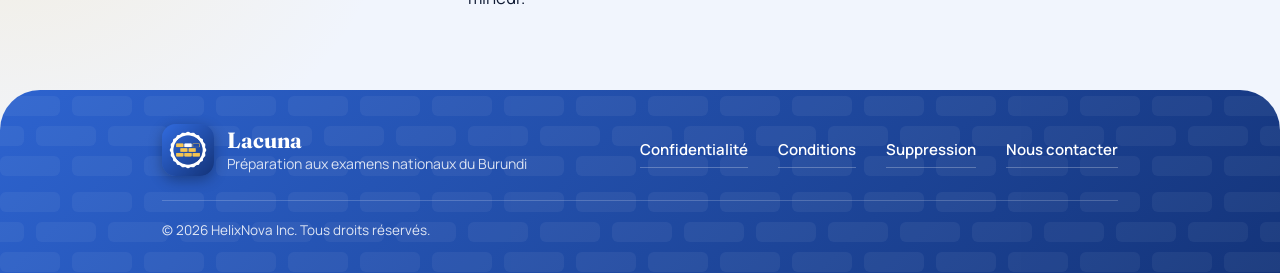
==== commit 5daf2389: "Brand redesign of legal pages" ====
--- a/delete-account.html
+++ b/delete-account.html
@@ -4,38 +4,49 @@
 <meta charset="utf-8">
 <meta name="viewport" content="width=device-width,initial-scale=1">
 <meta name="robots" content="index,follow">
+<meta name="theme-color" content="#14347A">
 <meta name="description" content="Procédure à suivre pour supprimer définitivement un compte Lacuna et les données associées.">
 <script>
 (function(){
   var d=document.documentElement,q=new URLSearchParams(location.search);
-  if(q.get("app")==="1")d.className="app";
+  d.className="js"+(q.get("app")==="1"?" app":"");
   var t=q.get("theme");
   if(t==="dark"||t==="light")d.setAttribute("data-theme",t);
 })();
 </script>
 <title>Suppression du compte et des données | Lacuna</title>
+<link rel="icon" type="image/png" href="favicon.png">
+<link rel="apple-touch-icon" href="apple-touch-icon.png">
 <link rel="preload" href="fonts/manrope-400.woff2" as="font" type="font/woff2" crossorigin>
 <link rel="stylesheet" href="style.css">
 </head>
 <body>
-<header class="top"><div class="wrap">
-<a class="brand" href="index.html"><span class="mark">L</span>Lacuna</a><nav><a href="privacy.html">Confidentialité</a><a href="terms.html">Conditions</a><a href="delete-account.html" aria-current="page">Suppression</a></nav>
-</div></header>
-<main class="wrap"><div class="page">
+<header class="hero">
+<div class="hero-bg"></div>
+<div class="wrap in-hero">
+<div class="topbar">
+<a class="brand" href="index.html"><img src="logo.png" width="44" height="44" alt="">Lacuna</a>
+<button class="menu-btn" type="button" aria-expanded="false" aria-controls="menu"><span class="bars"></span><span>Menu</span></button>
+<nav id="menu" class="menu" aria-label="Navigation"><a href="privacy.html">Confidentialité</a><a href="terms.html">Conditions</a><a href="delete-account.html" aria-current="page">Suppression du compte</a><a href="mailto:helixnovaepassburundi@gmail.com?subject=Lacuna">Nous contacter</a></nav>
+</div>
 <div class="title">
 <p class="eyebrow">Procédure officielle</p>
 <h1>Suppression du compte et des données</h1>
 <p class="lead">Procédure à suivre pour supprimer définitivement un compte Lacuna et les données associées.</p>
 <p class="updated">Dernière mise à jour : 14 octobre 2026</p>
 </div>
-<details class="toc"><summary>Sommaire</summary><ol><li><a href="#a1">Suppression depuis l&#x27;application</a></li><li><a href="#a2">Données supprimées</a></li><li><a href="#a3">Données présentes sur l&#x27;appareil</a></li><li><a href="#a4">Demande par courrier électronique</a></li></ol></details><article><section id="a1"><h2><span class="n">Article 1</span>Suppression depuis l&#x27;application</h2><p class="step">Étape 1. Ouvrir Lacuna et accéder à l&#x27;onglet Profil.</p><p class="step">Étape 2. Dans le groupe Compte et assistance, sélectionner Supprimer mon compte.</p><p class="step">Étape 3. Confirmer. Le compte et les données associées sont supprimés immédiatement.</p></section>
-<section id="a2"><h2><span class="n">Article 2</span>Données supprimées</h2><p>Sont effacés des serveurs de l&#x27;Éditeur : les réponses, les épreuves terminées, les signalements, le profil (prénom, nom, date de naissance, genre, classe, section, DPE, DCE) et le compte de connexion (adresse e-mail et mot de passe).</p><p>Aucune copie n&#x27;est conservée. La suppression est définitive et ne peut pas être annulée.</p></section>
-<section id="a3"><h2><span class="n">Article 3</span>Données présentes sur l&#x27;appareil</h2><p>L&#x27;application efface également les données stockées sur l&#x27;appareil au moment de la suppression. La désinstallation de Lacuna sans suppression préalable du compte ne supprime pas les données conservées sur les serveurs.</p></section>
-<section id="a4"><h2><span class="n">Article 4</span>Demande par courrier électronique</h2><p>Lorsque l&#x27;accès à l&#x27;application n&#x27;est plus possible, la demande de suppression est adressée à l&#x27;Éditeur par le lien « <a href="mailto:helixnovaepassburundi@gmail.com?subject=Lacuna">Nous contacter</a> », depuis l&#x27;adresse électronique associée au compte, avec pour objet « Suppression de compte Lacuna ».</p><p>Un parent ou un tuteur légal peut présenter la même demande pour un enfant mineur.</p></section></article>
+</div>
+</header>
+<main class="wrap"><div class="page">
+<details class="toc"><summary>Sommaire</summary><ol><li><a href="#a1">Suppression depuis l&#x27;application</a></li><li><a href="#a2">Données supprimées</a></li><li><a href="#a3">Données présentes sur l&#x27;appareil</a></li><li><a href="#a4">Demande par courrier électronique</a></li></ol></details><article><section id="a1"><h2><span class="n">Section 1</span>Suppression depuis l&#x27;application</h2><p class="step">Étape 1. Ouvrir Lacuna et accéder à l&#x27;onglet Profil.</p><p class="step">Étape 2. Dans le groupe Compte et assistance, sélectionner Supprimer mon compte.</p><p class="step">Étape 3. Confirmer. Le compte et les données associées sont supprimés immédiatement.</p></section>
+<section id="a2"><h2><span class="n">Section 2</span>Données supprimées</h2><p>Sont effacés des serveurs de l&#x27;Éditeur : les réponses, les épreuves terminées, les signalements, le profil (prénom, nom, date de naissance, genre, classe, section, DPE, DCE) et le compte de connexion (adresse e-mail et mot de passe).</p><p>Aucune copie n&#x27;est conservée. La suppression est définitive et ne peut pas être annulée.</p></section>
+<section id="a3"><h2><span class="n">Section 3</span>Données présentes sur l&#x27;appareil</h2><p>L&#x27;application efface également les données stockées sur l&#x27;appareil au moment de la suppression. La désinstallation de Lacuna sans suppression préalable du compte ne supprime pas les données conservées sur les serveurs.</p></section>
+<section id="a4"><h2><span class="n">Section 4</span>Demande par courrier électronique</h2><p>Lorsque l&#x27;accès à l&#x27;application n&#x27;est plus possible, la demande de suppression est adressée à l&#x27;Éditeur par le lien « <a href="mailto:helixnovaepassburundi@gmail.com?subject=Lacuna">Nous contacter</a> », depuis l&#x27;adresse électronique associée au compte, avec pour objet « Suppression de compte Lacuna ».</p><p>Un parent ou un tuteur légal peut présenter la même demande pour un enfant mineur.</p></section></article>
 </div></main>
 <footer><div class="wrap">
-<p>&copy; <span id="year">2026</span> HelixNova Inc. Tous droits réservés.</p>
-<nav><a href="privacy.html">Confidentialité</a><a href="terms.html">Conditions</a><a href="delete-account.html">Suppression</a><a href="mailto:helixnovaepassburundi@gmail.com?subject=Lacuna">Nous contacter</a></nav>
+<div class="f-brand"><img src="logo.png" width="52" height="52" alt=""><div><b>Lacuna</b><span>Préparation aux examens nationaux du Burundi</span></div></div>
+<nav class="f-links" aria-label="Liens"><a href="privacy.html">Confidentialité</a><a href="terms.html">Conditions</a><a href="delete-account.html">Suppression</a><a href="mailto:helixnovaepassburundi@gmail.com?subject=Lacuna">Nous contacter</a></nav>
+<p class="f-copy">&copy; <span id="year">2026</span> HelixNova Inc. Tous droits réservés.</p>
 </div></footer>
 <script>
 (function(){
@@ -43,6 +54,13 @@
   if(y)y.textContent=new Date().getFullYear();
   var t=document.querySelector("details.toc");
   if(t&&window.matchMedia&&window.matchMedia("(min-width:1040px)").matches)t.open=true;
+  var b=document.querySelector(".menu-btn"),m=document.getElementById("menu");
+  if(!b||!m)return;
+  function set(o){m.classList.toggle("open",o);b.setAttribute("aria-expanded",o?"true":"false");}
+  b.addEventListener("click",function(e){e.stopPropagation();set(!m.classList.contains("open"));});
+  document.addEventListener("click",function(e){if(!m.contains(e.target))set(false);});
+  document.addEventListener("keydown",function(e){if(e.key==="Escape")set(false);});
+  m.addEventListener("click",function(e){if(e.target.closest("a"))set(false);});
 })();
 </script>
 </body>
--- a/style.css
+++ b/style.css
@@ -5,46 +5,87 @@
 @font-face{font-family:"Manrope";font-weight:700;font-style:normal;font-display:swap;src:url(fonts/manrope-700.woff2) format("woff2")}
 
 :root{
-  --bg:#FFFFFF;--ink:#0F1A33;--muted:#5A6684;--primary:#2350AD;--rule:#DDE4F2;--gold:#9A6200;--tint:#F1F5FD;
+  --bg:#F1F5FD;--ink:#0F1A33;--muted:#4F5C79;--primary:#2350AD;--rule:#D3DDF1;--gold:#9A6200;--panel:#FFFFFF;
+  --g1:#2D63CF;--g2:#14347A;--wash1:rgba(45,99,207,.13);--wash2:rgba(245,196,81,.16);--pat:.05;
+  --bricks:url("data:image/svg+xml,%3Csvg xmlns=%22http://www.w3.org/2000/svg%22 width=%22144%22 height=%2296%22 viewBox=%220 0 144 96%22%3E%3Cg fill=%22%23000%22%3E%3Crect x=%22-72%22 y=%226%22 width=%2260%22 height=%2220%22 rx=%226%22/%3E%3Crect x=%220%22 y=%226%22 width=%2260%22 height=%2220%22 rx=%226%22/%3E%3Crect x=%2272%22 y=%226%22 width=%2260%22 height=%2220%22 rx=%226%22/%3E%3Crect x=%22144%22 y=%226%22 width=%2260%22 height=%2220%22 rx=%226%22/%3E%3Crect x=%22-36%22 y=%2236%22 width=%2260%22 height=%2220%22 rx=%226%22/%3E%3Crect x=%2236%22 y=%2236%22 width=%2260%22 height=%2220%22 rx=%226%22/%3E%3Crect x=%22108%22 y=%2236%22 width=%2260%22 height=%2220%22 rx=%226%22/%3E%3Crect x=%22180%22 y=%2236%22 width=%2260%22 height=%2220%22 rx=%226%22/%3E%3Crect x=%22-72%22 y=%2266%22 width=%2260%22 height=%2220%22 rx=%226%22/%3E%3Crect x=%220%22 y=%2266%22 width=%2260%22 height=%2220%22 rx=%226%22/%3E%3Crect x=%2272%22 y=%2266%22 width=%2260%22 height=%2220%22 rx=%226%22/%3E%3Crect x=%22144%22 y=%2266%22 width=%2260%22 height=%2220%22 rx=%226%22/%3E%3C/g%3E%3C/svg%3E");
 }
 @media (prefers-color-scheme:dark){:root:not([data-theme=light]){
-  --bg:#000;--ink:#F3F5FA;--muted:#A9AEBD;--primary:#7FA5F7;--rule:#27272F;--gold:#F5C451;--tint:#0C0C0F}}
-:root[data-theme=dark]{--bg:#000;--ink:#F3F5FA;--muted:#A9AEBD;--primary:#7FA5F7;--rule:#27272F;--gold:#F5C451;--tint:#0C0C0F}
+  --bg:#000;--ink:#F3F5FA;--muted:#A9AEBD;--primary:#7FA5F7;--rule:#27272F;--gold:#F5C451;--panel:#0C0C0F;
+  --g1:#1B3F8F;--g2:#0B1E4A;--wash1:rgba(60,110,230,.20);--wash2:rgba(245,196,81,.07);--pat:.07}}
+:root[data-theme=dark]{--bg:#000;--ink:#F3F5FA;--muted:#A9AEBD;--primary:#7FA5F7;--rule:#27272F;--gold:#F5C451;--panel:#0C0C0F;
+  --g1:#1B3F8F;--g2:#0B1E4A;--wash1:rgba(60,110,230,.20);--wash2:rgba(245,196,81,.07);--pat:.07}
 
 *{box-sizing:border-box}
 html{-webkit-text-size-adjust:100%;background:var(--bg);color-scheme:light dark;scroll-behavior:smooth}
 html[data-theme=light]{color-scheme:light}
 html[data-theme=dark]{color-scheme:dark}
-body{margin:0;background:var(--bg);color:var(--ink);font:400 17px/1.75 "Manrope",system-ui,-apple-system,"Segoe UI",Roboto,sans-serif;
-  -webkit-font-smoothing:antialiased;overflow-wrap:break-word}
+body{margin:0;position:relative;min-height:100vh;color:var(--ink);font:400 17px/1.75 "Manrope",system-ui,-apple-system,"Segoe UI",Roboto,sans-serif;
+  -webkit-font-smoothing:antialiased;overflow-wrap:break-word;
+  background:
+    radial-gradient(640px 420px at 100% 520px,var(--wash1),transparent 70%),
+    radial-gradient(560px 420px at 0% 1500px,var(--wash2),transparent 70%),
+    radial-gradient(700px 480px at 100% 2600px,var(--wash1),transparent 70%),
+    var(--bg)}
+/* faint bricks (the motif of the app icon) behind the whole page */
+body:before{content:"";position:fixed;inset:0;z-index:-1;pointer-events:none;background:var(--primary);opacity:var(--pat);
+  -webkit-mask:var(--bricks) 0 0/144px 96px;mask:var(--bricks) 0 0/144px 96px}
 a{color:var(--primary);text-underline-offset:3px;text-decoration-thickness:1px}
 .wrap{max-width:720px;margin:0 auto;padding:0 22px}
+.sr{position:absolute;width:1px;height:1px;overflow:hidden;clip:rect(0 0 0 0);white-space:nowrap}
 
-/* top bar */
-.top{border-top:4px solid var(--primary);border-bottom:1px solid var(--rule)}
-.top .wrap{display:flex;align-items:center;justify-content:space-between;gap:8px 16px;flex-wrap:wrap;padding-top:14px;padding-bottom:14px}
-.brand{display:inline-flex;align-items:center;gap:9px;color:var(--ink);text-decoration:none;font:700 20px "Fraunces",Georgia,serif}
-.mark{display:inline-grid;place-items:center;width:28px;height:28px;border-radius:8px;background:var(--primary);color:#fff;font:700 16px "Fraunces",Georgia,serif}
-.top nav{display:flex;flex-wrap:wrap;gap:2px 18px}
-.top nav a{color:var(--muted);text-decoration:none;font-weight:600;font-size:14.5px;padding:4px 0}
-.top nav a:hover{color:var(--ink)}
-.top nav a[aria-current]{color:var(--ink);box-shadow:inset 0 -2px 0 var(--primary)}
+/* hero: the brand gradient */
+.hero{position:relative;color:#fff;background:linear-gradient(135deg,var(--g1),var(--g2));border-radius:0 0 30px 30px;padding-bottom:40px;box-shadow:0 14px 40px -18px rgba(20,52,122,.55)}
+.hero-bg{position:absolute;inset:0;overflow:hidden;border-radius:inherit;pointer-events:none}
+.hero-bg:before{content:"";position:absolute;inset:0;background:#fff;opacity:.065;-webkit-mask:var(--bricks) 0 0/144px 96px;mask:var(--bricks) 0 0/144px 96px;
+  -webkit-mask-image:linear-gradient(#000,transparent),var(--bricks);-webkit-mask-composite:source-in;mask-image:linear-gradient(#000,transparent),var(--bricks);mask-composite:intersect}
+.hero-bg:after{content:"";position:absolute;right:-90px;top:-90px;width:330px;height:330px;border-radius:50%;
+  background:radial-gradient(circle at 35% 35%,rgba(245,196,81,.32),rgba(245,196,81,0) 68%)}
+.hero .wrap{position:relative;z-index:1}
+.topbar{position:relative;display:flex;align-items:center;justify-content:space-between;gap:12px;padding-top:16px;padding-bottom:6px}
+.brand{display:inline-flex;align-items:center;gap:11px;color:#fff;text-decoration:none;font:700 23px "Fraunces",Georgia,serif;letter-spacing:.2px}
+.brand img{width:44px;height:44px;border-radius:12px;display:block;box-shadow:0 4px 14px rgba(0,0,0,.28)}
+.menu-btn{display:none;align-items:center;gap:10px;height:44px;padding:0 16px;border:1px solid rgba(255,255,255,.35);border-radius:999px;
+  background:rgba(255,255,255,.12);color:#fff;font:700 14.5px "Manrope",sans-serif;cursor:pointer;-webkit-tap-highlight-color:transparent}
+.bars,.bars:before,.bars:after{display:block;width:18px;height:2px;border-radius:2px;background:#fff;transition:transform .2s,opacity .2s}
+.bars{position:relative}
+.bars:before,.bars:after{content:"";position:absolute;left:0}
+.bars:before{top:-6px}.bars:after{top:6px}
+.menu-btn[aria-expanded=true] .bars{background:transparent}
+.menu-btn[aria-expanded=true] .bars:before{transform:translateY(6px) rotate(45deg)}
+.menu-btn[aria-expanded=true] .bars:after{transform:translateY(-6px) rotate(-45deg)}
+.menu{display:flex;gap:4px}
+.menu a{color:#fff;opacity:.88;text-decoration:none;font-weight:600;font-size:14.5px;padding:8px 14px;border-radius:999px}
+.menu a:hover{opacity:1;background:rgba(255,255,255,.14)}
+.menu a[aria-current]{opacity:1;background:rgba(255,255,255,.2)}
 
-/* title */
-.title{padding:44px 0 8px}
-.eyebrow{margin:0 0 12px;font-weight:700;font-size:12.5px;letter-spacing:.14em;text-transform:uppercase;color:var(--gold)}
-h1{margin:0;font:700 clamp(31px,8.4vw,46px)/1.12 "Fraunces",Georgia,serif;letter-spacing:-.4px}
-.lead{margin:16px 0 0;font-size:18.5px;line-height:1.6;color:var(--muted)}
-.updated{margin:22px 0 0;font-size:14.5px;color:var(--muted)}
+.title{padding:38px 0 0}
+.eyebrow{margin:0 0 12px;font-weight:700;font-size:12.5px;letter-spacing:.14em;text-transform:uppercase;color:#F5C451}
+h1{margin:0;font:700 clamp(31px,8.6vw,48px)/1.12 "Fraunces",Georgia,serif;letter-spacing:-.4px}
+.lead{margin:16px 0 0;font-size:18px;line-height:1.6;opacity:.9;max-width:34em}
+.updated{display:inline-block;margin:22px 0 0;padding:6px 14px;border-radius:999px;background:rgba(255,255,255,.14);border:1px solid rgba(255,255,255,.22);font-size:13.5px;font-weight:600}
+
+/* mobile menu: a dropdown panel instead of links glued together */
+@media (max-width:759px){
+  html.js .menu-btn{display:inline-flex}
+  html.js .menu{display:none;position:absolute;left:0;right:0;top:calc(100% + 6px);z-index:20;flex-direction:column;gap:2px;padding:8px;
+    background:var(--panel);border-radius:18px;box-shadow:0 18px 44px rgba(8,18,48,.4);border:1px solid var(--rule)}
+  html.js .menu.open{display:flex}
+  html.js .menu a{color:var(--ink);opacity:1;font-size:16.5px;padding:15px 16px;border-radius:12px;display:flex;align-items:center;gap:12px}
+  html.js .menu a:before{content:"";width:8px;height:8px;border-radius:2px;background:var(--rule)}
+  html.js .menu a[aria-current]{background:var(--rule);color:var(--ink)}
+  html.js .menu a[aria-current]:before{background:var(--gold)}
+  html:not(.js) .menu{flex-wrap:wrap;position:static;margin-top:10px}
+  html:not(.js) .topbar{flex-wrap:wrap}
+}
 
 /* contents */
-.toc{margin:30px 0 8px;border-top:1px solid var(--rule);border-bottom:1px solid var(--rule)}
-.toc summary{cursor:pointer;list-style:none;padding:16px 0;font-weight:700;font-size:13px;letter-spacing:.12em;text-transform:uppercase;color:var(--ink);display:flex;justify-content:space-between;align-items:center}
+.toc{margin:34px 0 6px;border-top:1px solid var(--rule);border-bottom:1px solid var(--rule)}
+.toc summary{cursor:pointer;list-style:none;padding:16px 0;font-weight:700;font-size:13px;letter-spacing:.12em;text-transform:uppercase;display:flex;justify-content:space-between;align-items:center}
 .toc summary::-webkit-details-marker{display:none}
-.toc summary:after{content:"+";font:600 22px/1 "Manrope",sans-serif;color:var(--primary)}
+.toc summary:after{content:"+";font:600 24px/1 "Manrope",sans-serif;color:var(--primary)}
 .toc[open] summary:after{content:"\2212"}
-.toc ol{margin:0;padding:0 0 18px;list-style:none;counter-reset:t}
-.toc li{counter-increment:t;margin:0;border-top:1px solid var(--rule)}
+.toc ol{margin:0;padding:0 0 16px;list-style:none;counter-reset:t}
+.toc li{counter-increment:t;border-top:1px solid var(--rule)}
 .toc li:first-child{border-top:0}
 .toc li a{display:flex;gap:14px;padding:10px 0;color:var(--ink);text-decoration:none;font-size:15.5px;line-height:1.4}
 .toc li a:before{content:counter(t);flex:none;min-width:22px;color:var(--gold);font-weight:700}
@@ -55,47 +96,60 @@
 section{padding:34px 0 4px;border-top:1px solid var(--rule);margin-top:34px;scroll-margin-top:12px}
 article section:first-of-type{border-top:0;margin-top:20px}
 section h2{margin:0 0 16px;font:700 clamp(22px,5.6vw,27px)/1.25 "Fraunces",Georgia,serif;letter-spacing:-.2px}
-section h2 .n{display:block;margin-bottom:6px;font:700 12px "Manrope",sans-serif;letter-spacing:.14em;text-transform:uppercase;color:var(--gold)}
+section h2 .n{display:flex;align-items:center;gap:10px;margin-bottom:8px;font:700 12px "Manrope",sans-serif;letter-spacing:.14em;text-transform:uppercase;color:var(--gold)}
+section h2 .n:after{content:"";height:1px;width:34px;background:var(--gold);opacity:.55}
 section p{margin:0 0 16px}
 .step{border-left:3px solid var(--primary);padding-left:16px;font-weight:600}
-.contact-btn{display:inline-block;margin:2px 0 14px;padding:12px 22px;border-radius:999px;background:var(--primary);color:#fff;text-decoration:none;font-weight:700;font-size:15.5px}
-:root[data-theme=dark] .contact-btn{color:#000}
-@media (prefers-color-scheme:dark){:root:not([data-theme=light]) .contact-btn{color:#000}}
+.contact-btn{display:inline-block;margin:2px 0 14px;padding:13px 24px;border-radius:999px;background:linear-gradient(135deg,var(--g1),var(--g2));color:#fff;text-decoration:none;font-weight:700;font-size:15.5px;box-shadow:0 8px 20px -8px rgba(35,80,173,.7)}
 
 /* index list */
-.docs{grid-column:1/-1;max-width:680px;margin:30px 0 40px;border-top:1px solid var(--rule)}
+.docs{max-width:680px;margin:34px 0 40px;border-top:1px solid var(--rule)}
 .docs a{display:block;padding:24px 0;border-bottom:1px solid var(--rule);text-decoration:none;color:var(--ink)}
 .docs b{display:block;font:700 22px/1.25 "Fraunces",Georgia,serif;margin-bottom:6px}
 .docs span{display:block;color:var(--muted);font-size:16px;line-height:1.6}
 .docs em{display:inline-block;margin-top:10px;font-style:normal;font-weight:700;font-size:15px;color:var(--primary);text-decoration:underline;text-underline-offset:3px}
 
-footer{margin-top:24px;border-top:1px solid var(--rule);padding:26px 0 34px;font-size:14.5px;color:var(--muted)}
-footer .wrap{display:flex;flex-direction:column;gap:10px}
-footer p{margin:0}
-footer nav{display:flex;flex-wrap:wrap;gap:6px 18px}
-footer a{color:var(--muted);font-weight:600}
-footer a:hover{color:var(--primary)}
+/* footer: the brand gradient again */
+footer{position:relative;margin-top:30px;color:#fff;background:linear-gradient(135deg,var(--g1),var(--g2));border-radius:30px 30px 0 0;padding:34px 0 30px;overflow:hidden}
+footer:before{content:"";position:absolute;inset:0;background:#fff;opacity:.05;-webkit-mask:var(--bricks) 0 0/144px 96px;mask:var(--bricks) 0 0/144px 96px;pointer-events:none}
+footer .wrap{position:relative;display:grid;gap:24px}
+.f-brand{display:flex;align-items:center;gap:13px}
+.f-brand img{width:52px;height:52px;border-radius:14px;box-shadow:0 4px 14px rgba(0,0,0,.3)}
+.f-brand b{display:block;font:700 22px "Fraunces",Georgia,serif;line-height:1.2}
+.f-brand span{display:block;font-size:14px;opacity:.82;line-height:1.4}
+.f-links{display:grid;grid-template-columns:1fr 1fr;gap:12px 20px}
+.f-links a{color:#fff;font-weight:600;font-size:15px;text-decoration:none;padding:4px 0;border-bottom:1px solid rgba(255,255,255,.25)}
+.f-links a:hover{border-bottom-color:#F5C451}
+.f-copy{margin:0;padding-top:18px;border-top:1px solid rgba(255,255,255,.22);font-size:13.5px;opacity:.85}
 
+@media (min-width:760px){
+  .hero{border-radius:0 0 40px 40px;padding-bottom:52px}
+  footer{border-radius:40px 40px 0 0}
+  .title{padding-top:54px}
+  .f-links{display:flex;flex-wrap:wrap;gap:8px 30px}
+  footer .wrap{grid-template-columns:1fr auto;align-items:center}
+  .f-copy{grid-column:1/-1}
+}
 /* desktop: contents as a sticky sidebar */
 @media (min-width:1040px){
   .wrap{max-width:1000px}
-  .title{padding-top:64px}
   .page{display:grid;grid-template-columns:250px minmax(0,680px);gap:0 56px;align-items:start}
-  .toc{position:sticky;top:20px;margin-top:20px;border:0}
+  .toc{position:sticky;top:20px;margin-top:34px;border:0}
   .toc summary{cursor:default;pointer-events:none;padding-top:0}
   .toc summary:after{content:none}
   .toc li a{font-size:14.5px;padding:7px 0}
-  .title,.lead{max-width:680px}
+  .docs{grid-column:1/-1}
 }
-@media (min-width:1040px){.title{grid-column:1/-1}}
-
-/* narrow phones */
-@media (max-width:380px){body{font-size:16.5px}.wrap{padding:0 18px}.top nav{gap:2px 14px}}
+@media (max-width:380px){body{font-size:16.5px}.wrap{padding:0 18px}.brand{font-size:21px}.menu-btn{padding:0 13px}}
 
 /* inside the app: the app already shows its own header */
-html.app .top,html.app footer,html.app .eyebrow,html.app h1,html.app .lead{display:none}
-html.app .title{padding:20px 0 0}
-html.app .updated{margin:0}
+html.app{--pat:0}
+html.app body{background:var(--bg)}
+html.app .hero{background:none;box-shadow:none;border-radius:0;padding:0;color:var(--ink)}
+html.app .hero-bg,html.app .topbar,html.app footer,html.app .eyebrow,html.app h1,html.app .lead{display:none}
+html.app .title{padding:20px 22px 0;max-width:720px;margin:0 auto}
+html.app .updated{margin:0;background:none;border:0;padding:0;color:var(--muted)}
+html.app .wrap.in-hero{padding:0}
 html.app .toc{margin-top:18px}
 
-@media print{.top,footer,.toc{display:none}body{background:#fff;color:#000}section{break-inside:avoid}}
+@media print{.hero-bg,.topbar,footer,.toc{display:none}.hero{background:none;color:#000}body{background:#fff;color:#000}body:before{display:none}section{break-inside:avoid}}
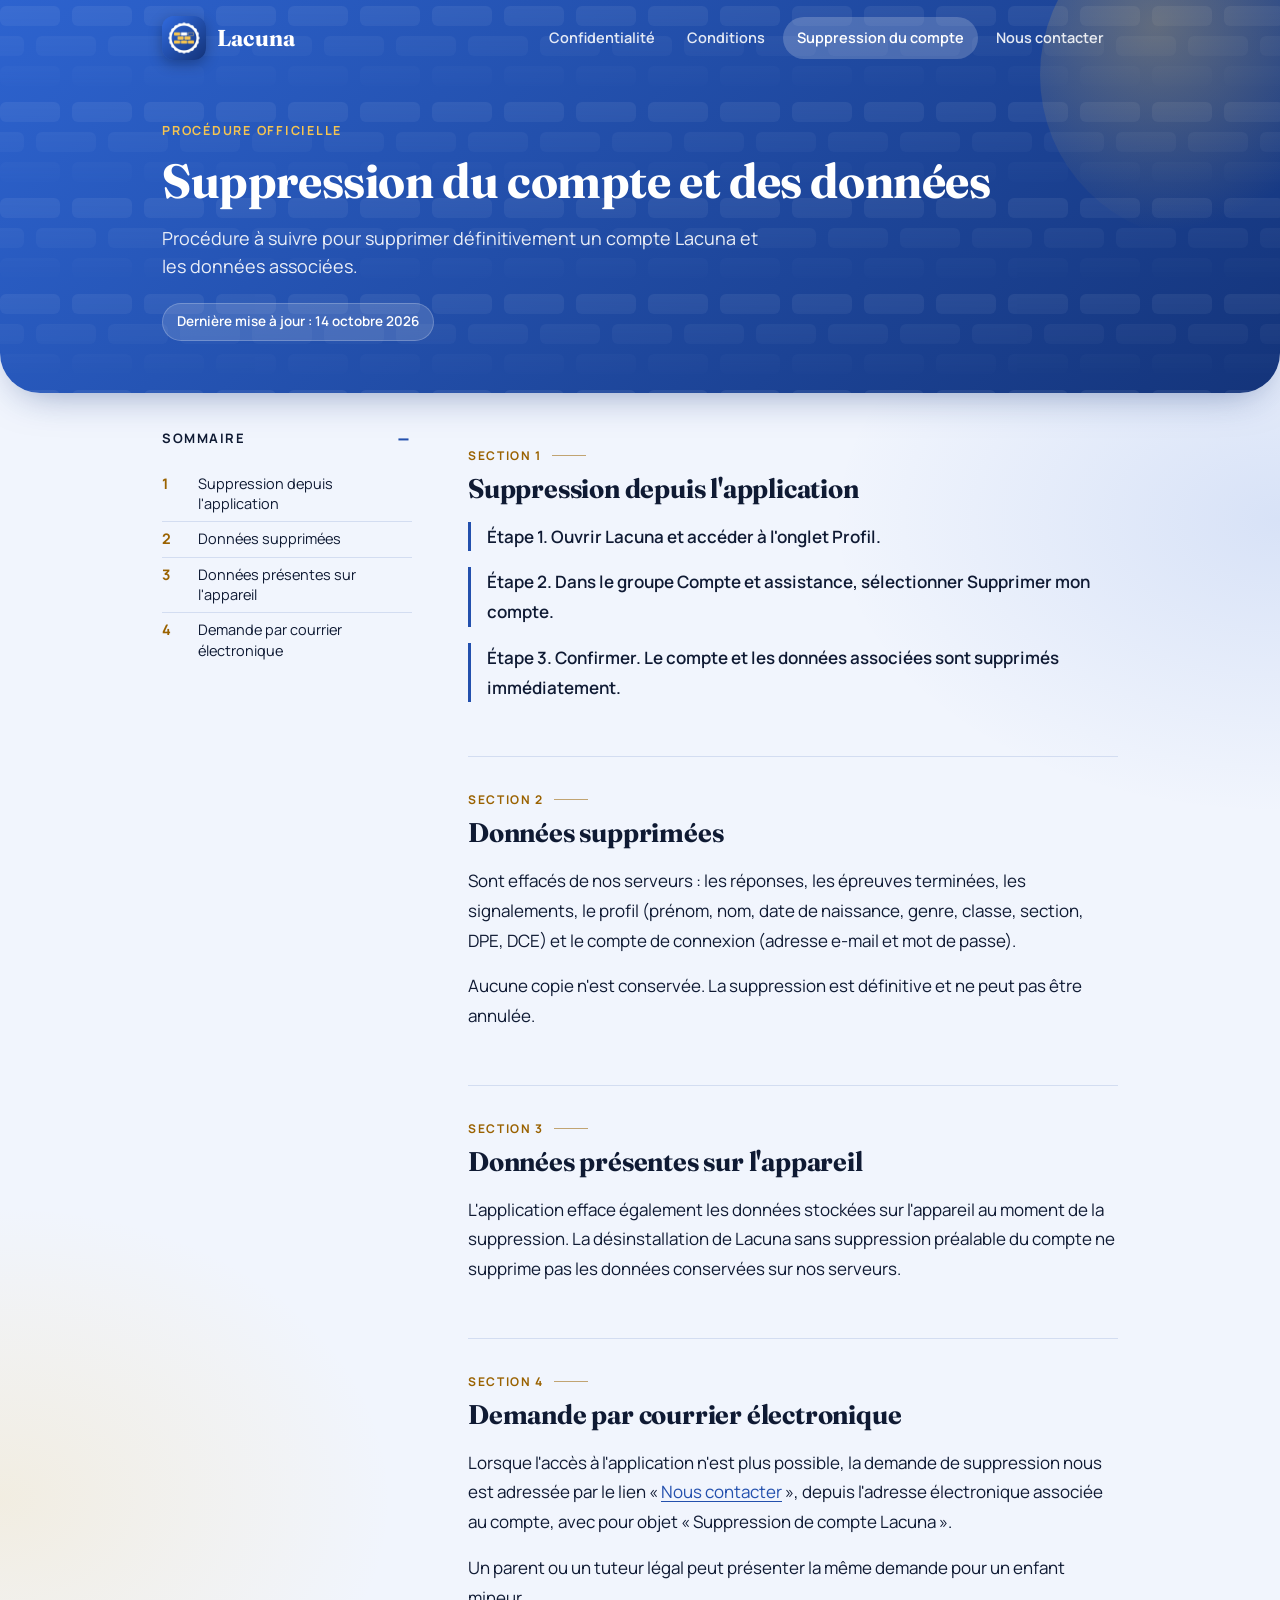
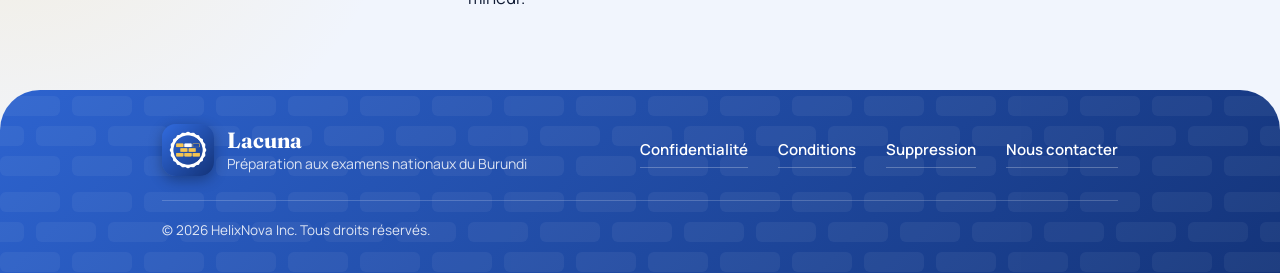
==== commit eb548c4e: "Wording" ====
--- a/delete-account.html
+++ b/delete-account.html
@@ -39,9 +39,9 @@
 </header>
 <main class="wrap"><div class="page">
 <details class="toc"><summary>Sommaire</summary><ol><li><a href="#a1">Suppression depuis l&#x27;application</a></li><li><a href="#a2">Données supprimées</a></li><li><a href="#a3">Données présentes sur l&#x27;appareil</a></li><li><a href="#a4">Demande par courrier électronique</a></li></ol></details><article><section id="a1"><h2><span class="n">Section 1</span>Suppression depuis l&#x27;application</h2><p class="step">Étape 1. Ouvrir Lacuna et accéder à l&#x27;onglet Profil.</p><p class="step">Étape 2. Dans le groupe Compte et assistance, sélectionner Supprimer mon compte.</p><p class="step">Étape 3. Confirmer. Le compte et les données associées sont supprimés immédiatement.</p></section>
-<section id="a2"><h2><span class="n">Section 2</span>Données supprimées</h2><p>Sont effacés des serveurs de l&#x27;Éditeur : les réponses, les épreuves terminées, les signalements, le profil (prénom, nom, date de naissance, genre, classe, section, DPE, DCE) et le compte de connexion (adresse e-mail et mot de passe).</p><p>Aucune copie n&#x27;est conservée. La suppression est définitive et ne peut pas être annulée.</p></section>
-<section id="a3"><h2><span class="n">Section 3</span>Données présentes sur l&#x27;appareil</h2><p>L&#x27;application efface également les données stockées sur l&#x27;appareil au moment de la suppression. La désinstallation de Lacuna sans suppression préalable du compte ne supprime pas les données conservées sur les serveurs.</p></section>
-<section id="a4"><h2><span class="n">Section 4</span>Demande par courrier électronique</h2><p>Lorsque l&#x27;accès à l&#x27;application n&#x27;est plus possible, la demande de suppression est adressée à l&#x27;Éditeur par le lien « <a href="mailto:helixnovaepassburundi@gmail.com?subject=Lacuna">Nous contacter</a> », depuis l&#x27;adresse électronique associée au compte, avec pour objet « Suppression de compte Lacuna ».</p><p>Un parent ou un tuteur légal peut présenter la même demande pour un enfant mineur.</p></section></article>
+<section id="a2"><h2><span class="n">Section 2</span>Données supprimées</h2><p>Sont effacés de nos serveurs : les réponses, les épreuves terminées, les signalements, le profil (prénom, nom, date de naissance, genre, classe, section, DPE, DCE) et le compte de connexion (adresse e-mail et mot de passe).</p><p>Aucune copie n&#x27;est conservée. La suppression est définitive et ne peut pas être annulée.</p></section>
+<section id="a3"><h2><span class="n">Section 3</span>Données présentes sur l&#x27;appareil</h2><p>L&#x27;application efface également les données stockées sur l&#x27;appareil au moment de la suppression. La désinstallation de Lacuna sans suppression préalable du compte ne supprime pas les données conservées sur nos serveurs.</p></section>
+<section id="a4"><h2><span class="n">Section 4</span>Demande par courrier électronique</h2><p>Lorsque l&#x27;accès à l&#x27;application n&#x27;est plus possible, la demande de suppression nous est adressée par le lien « <a href="mailto:helixnovaepassburundi@gmail.com?subject=Lacuna">Nous contacter</a> », depuis l&#x27;adresse électronique associée au compte, avec pour objet « Suppression de compte Lacuna ».</p><p>Un parent ou un tuteur légal peut présenter la même demande pour un enfant mineur.</p></section></article>
 </div></main>
 <footer><div class="wrap">
 <div class="f-brand"><img src="logo.png" width="52" height="52" alt=""><div><b>Lacuna</b><span>Préparation aux examens nationaux du Burundi</span></div></div>
@@ -54,6 +54,33 @@
   if(y)y.textContent=new Date().getFullYear();
   var t=document.querySelector("details.toc");
   if(t&&window.matchMedia&&window.matchMedia("(min-width:1040px)").matches)t.open=true;
+    if(document.documentElement.classList.contains("app")){
+    var el=document.createElement("div");el.className="ptr";el.setAttribute("aria-hidden","true");el.innerHTML="<i></i>";document.body.appendChild(el);
+    var y0=null,pull=0,busy=false,MAX=110,GO=70;
+    function show(p){el.style.transition="none";el.style.opacity=Math.min(1,p/40);
+      el.style.transform="translateY("+(p-30)+"px) rotate("+(p*3)+"deg)";}
+    function top(){return (window.pageYOffset||document.documentElement.scrollTop||0)<=0;}
+    window.addEventListener("touchstart",function(e){
+      if(busy||e.touches.length!==1||!top()){y0=null;return;}
+      y0=e.touches[0].clientY;pull=0;},{passive:true});
+    window.addEventListener("touchmove",function(e){
+      if(y0===null||busy)return;
+      var dy=e.touches[0].clientY-y0;
+      if(dy<=0||!top()){if(pull>0){pull=0;el.style.opacity=0;}return;}
+      pull=Math.min(MAX,dy*0.55);
+      if(e.cancelable)e.preventDefault();
+      show(pull);},{passive:false});
+    function end(){
+      if(y0===null)return;y0=null;
+      if(pull>=GO*0.55&&!busy){
+        busy=true;el.classList.add("spin");
+        el.style.transition="transform .2s";el.style.transform="translateY(14px)";el.style.opacity=1;
+        setTimeout(function(){location.reload();},350);
+      }else{el.style.transition="transform .2s,opacity .2s";el.style.transform="translateY(-60px)";el.style.opacity=0;}
+      pull=0;}
+    window.addEventListener("touchend",end,{passive:true});
+    window.addEventListener("touchcancel",end,{passive:true});
+  }
   var b=document.querySelector(".menu-btn"),m=document.getElementById("menu");
   if(!b||!m)return;
   function set(o){m.classList.toggle("open",o);b.setAttribute("aria-expanded",o?"true":"false");}
--- a/style.css
+++ b/style.css
@@ -152,4 +152,13 @@
 html.app .wrap.in-hero{padding:0}
 html.app .toc{margin-top:18px}
 
+/* pull down to refresh (inside the app only) */
+html.app{overscroll-behavior-y:contain}
+.ptr{position:fixed;left:50%;top:0;z-index:50;width:42px;height:42px;margin-left:-21px;border-radius:50%;display:none;align-items:center;justify-content:center;
+  background:var(--panel);border:1px solid var(--rule);box-shadow:0 6px 18px rgba(8,18,48,.25);transform:translateY(-60px);opacity:0;pointer-events:none}
+html.app .ptr{display:flex}
+.ptr i{display:block;width:20px;height:20px;border-radius:50%;border:3px solid var(--rule);border-top-color:var(--primary)}
+.ptr.spin i{animation:ptr-spin .7s linear infinite}
+@keyframes ptr-spin{to{transform:rotate(360deg)}}
+
 @media print{.hero-bg,.topbar,footer,.toc{display:none}.hero{background:none;color:#000}body{background:#fff;color:#000}body:before{display:none}section{break-inside:avoid}}
